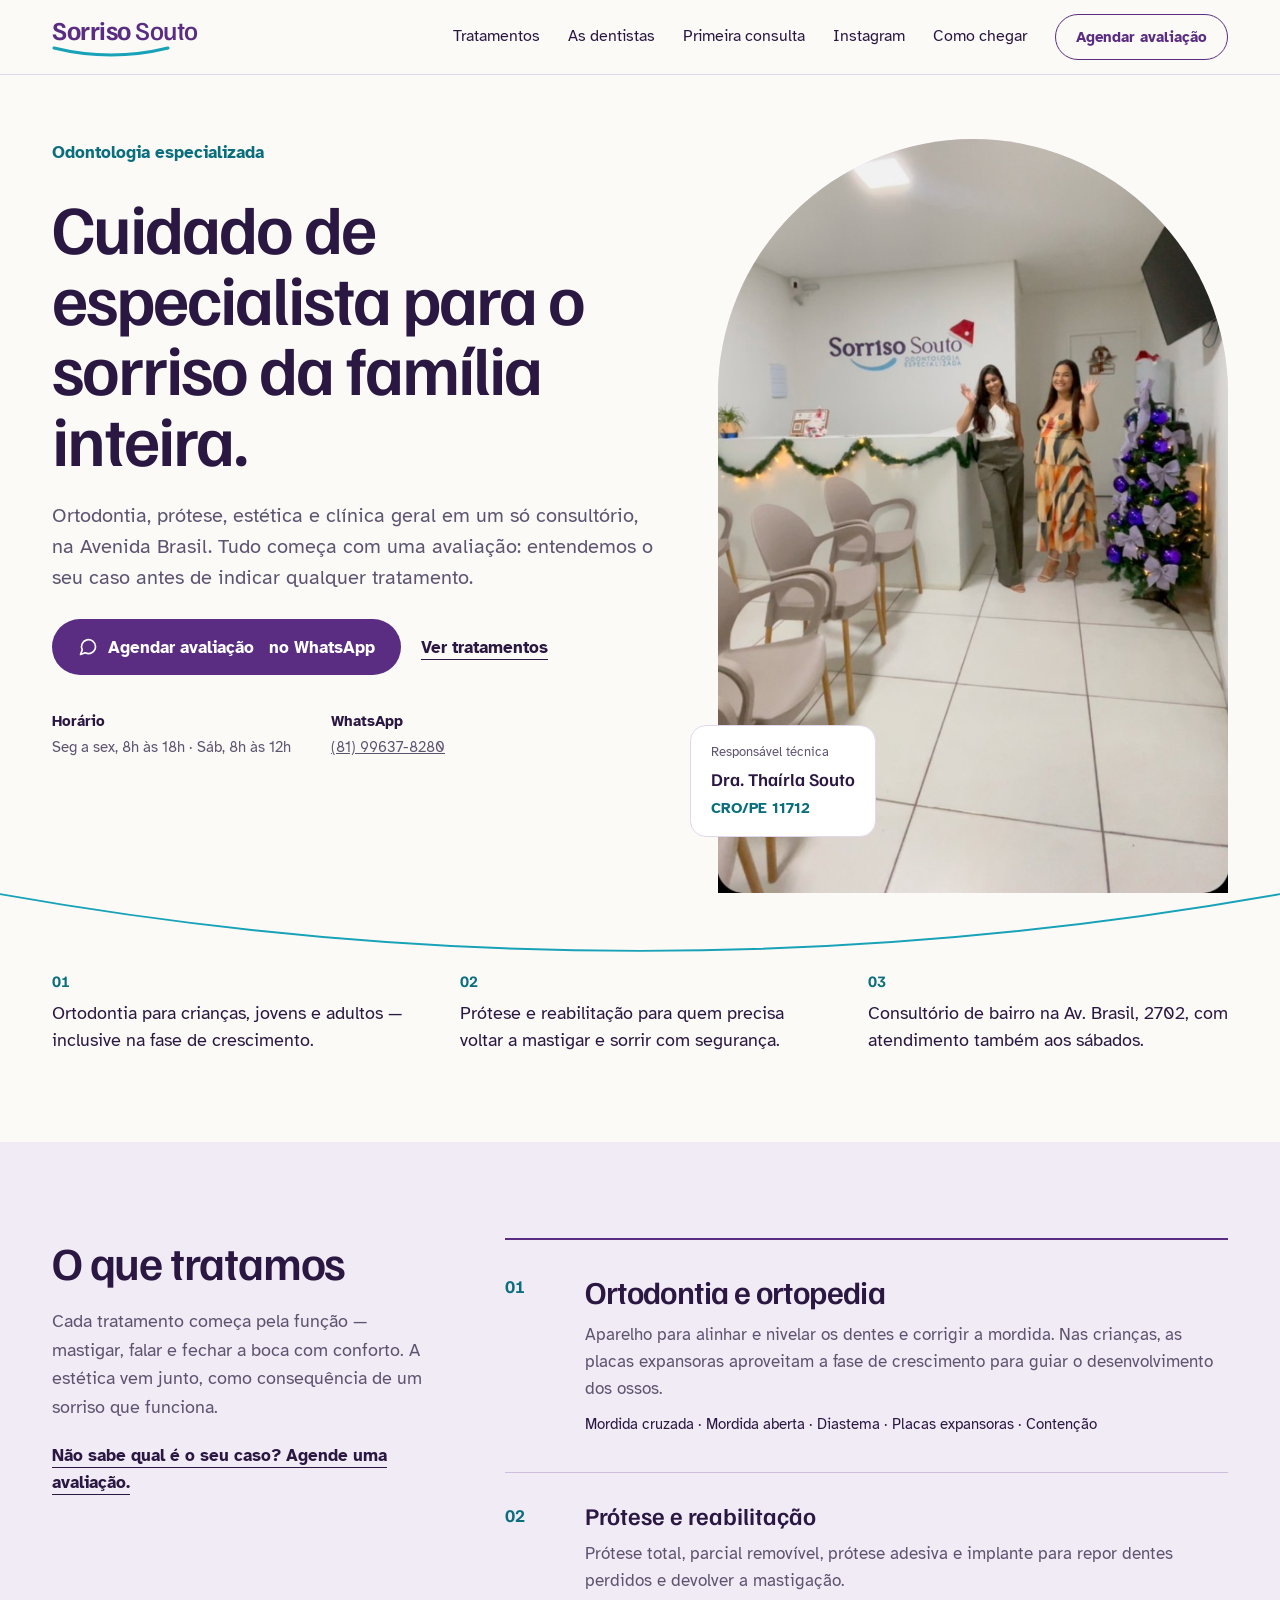
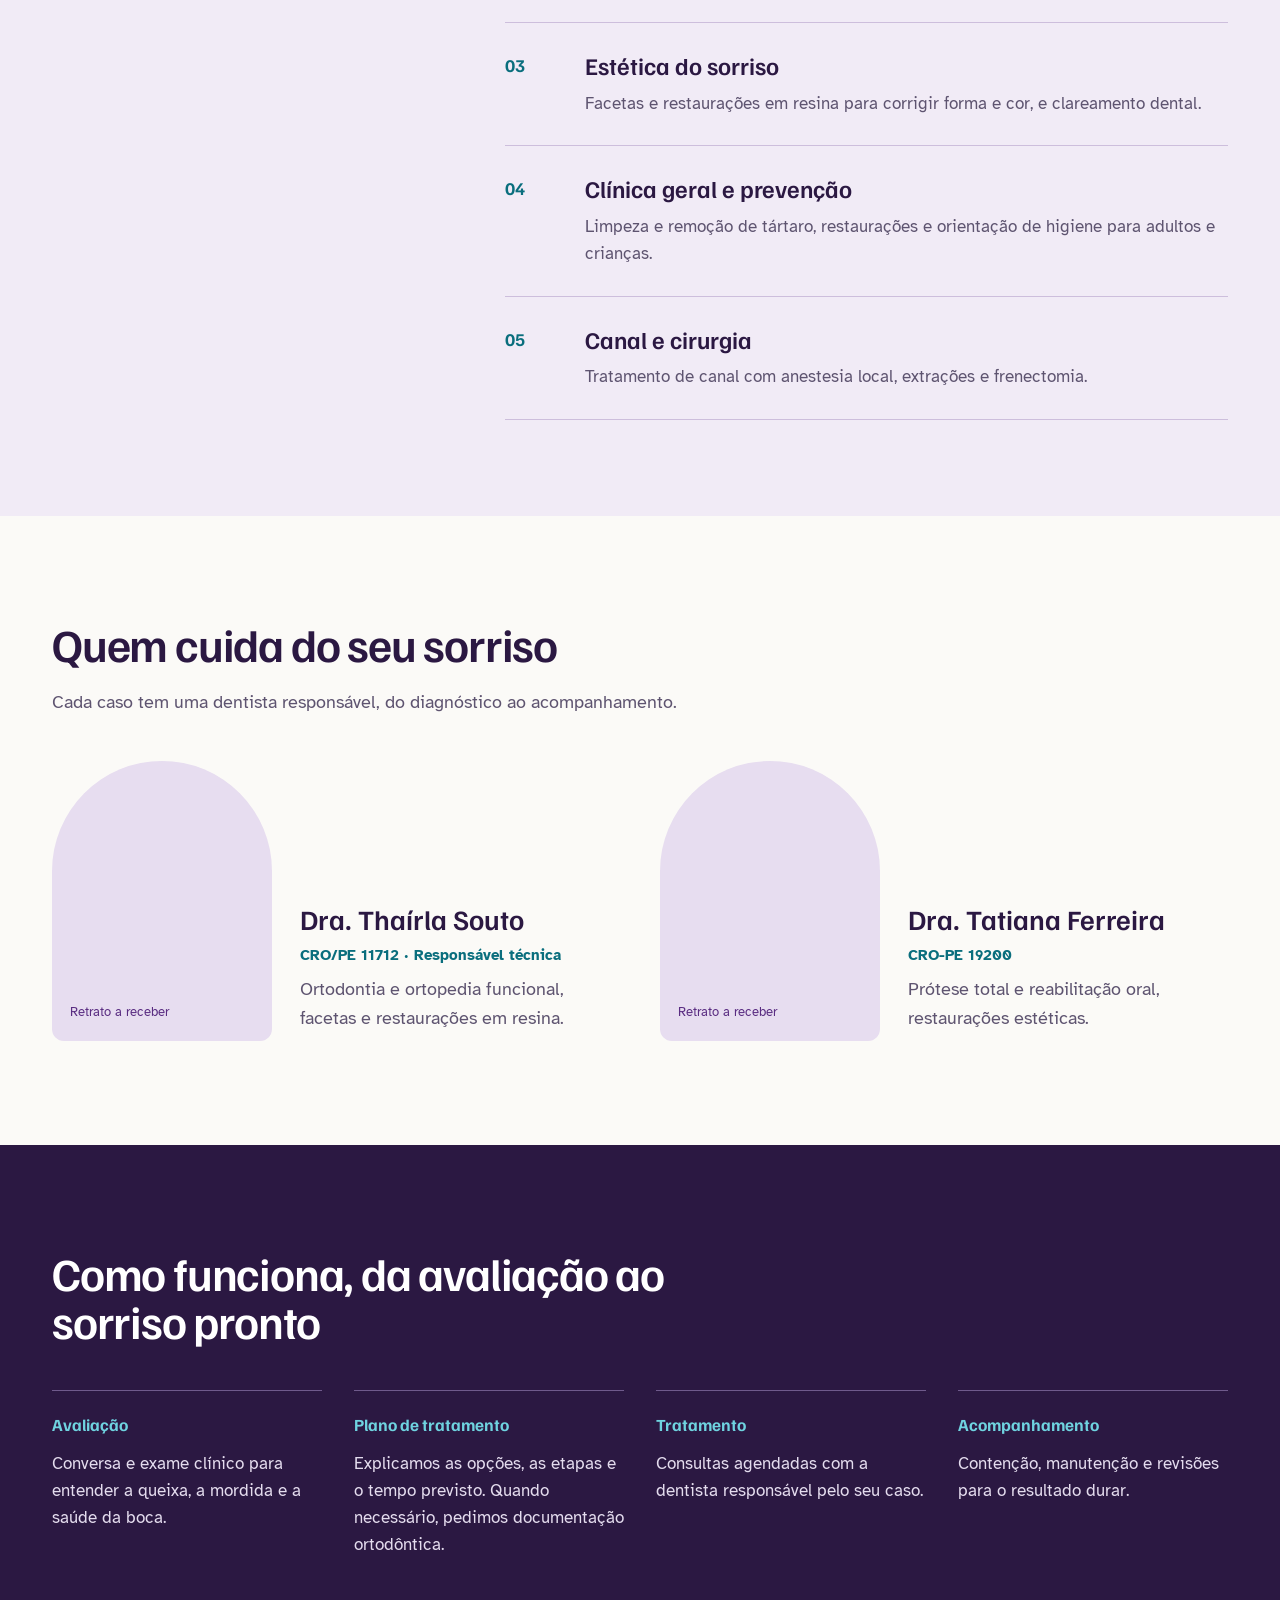
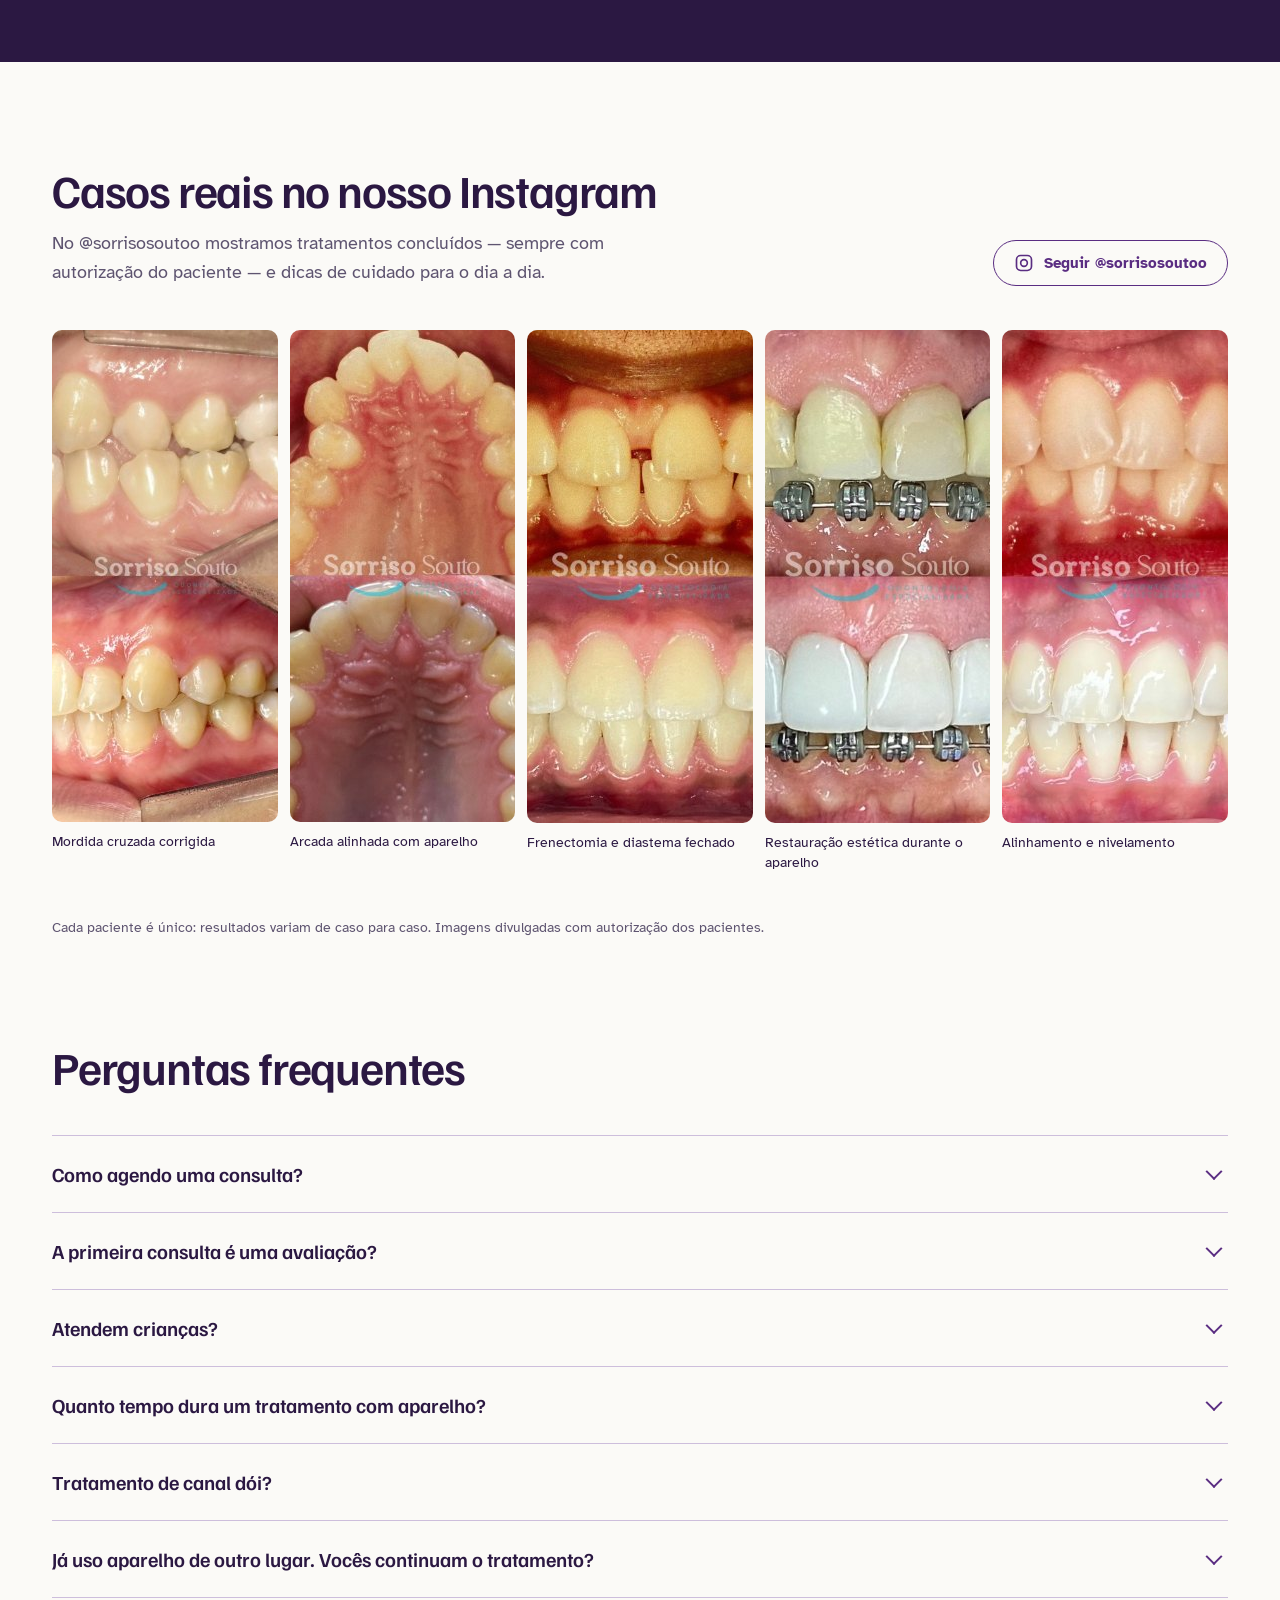
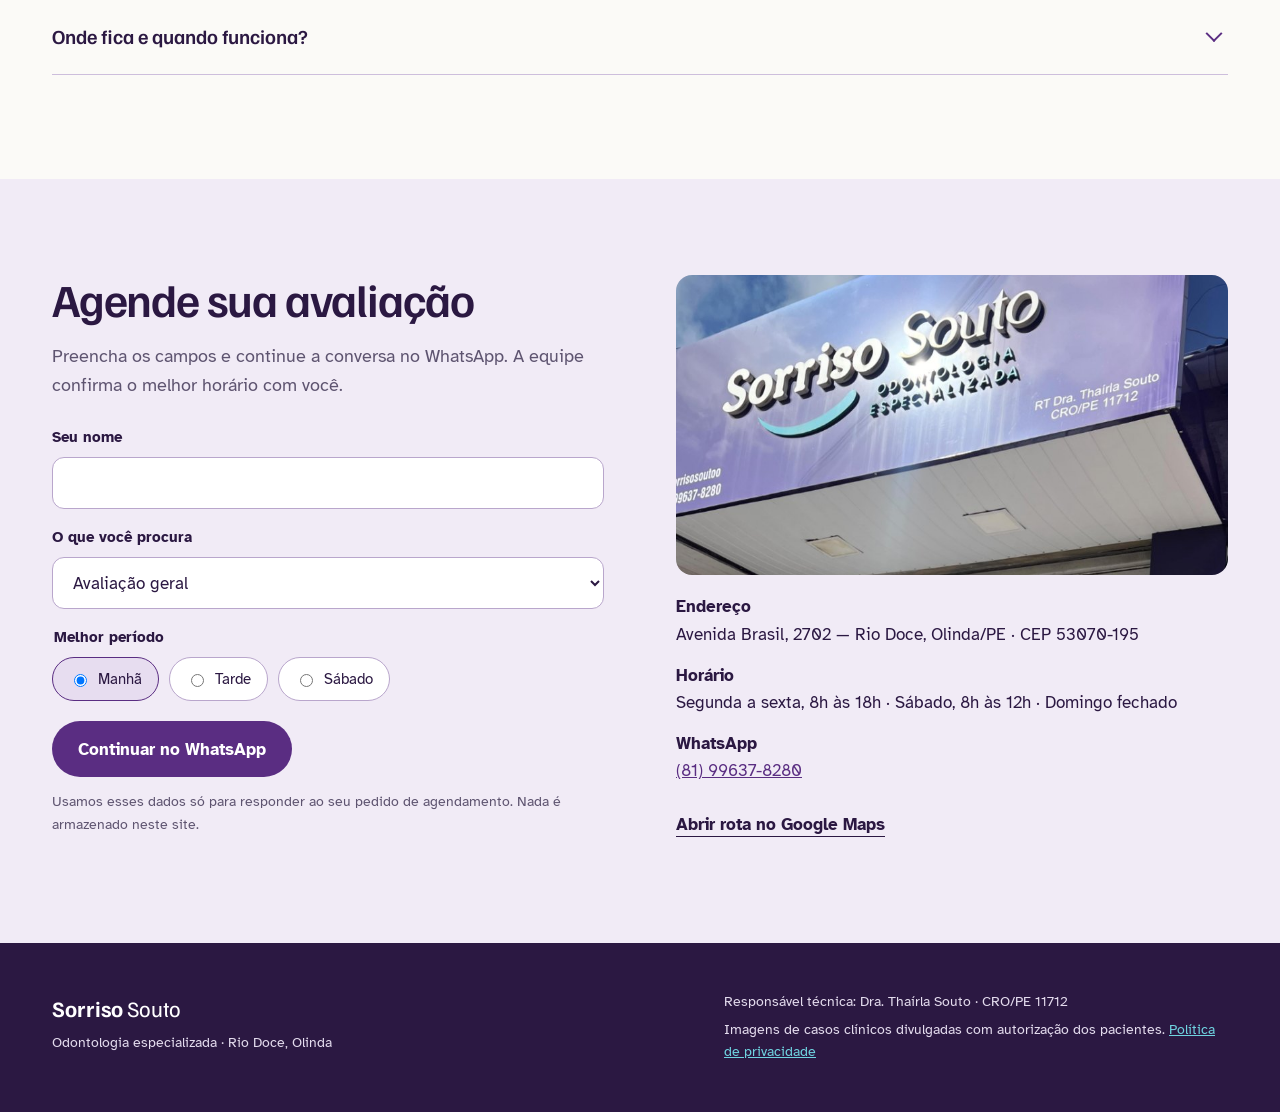
==== index.html @ aaf13786 "Add files via upload" ====
<!doctype html>
<html lang="pt-BR">
<head>
<meta charset="utf-8">
<meta name="viewport" content="width=device-width, initial-scale=1">
<title>Sorriso Souto | Dentista em Rio Doce, Olinda — Ortodontia e Prótese</title>
<meta name="description" content="Consultório odontológico na Av. Brasil, Rio Doce, Olinda. Ortodontia para crianças e adultos, prótese, estética e clínica geral. Agende sua avaliação pelo WhatsApp.">
<link rel="canonical" href="https://www.sorrisosouto.com.br/">
<meta name="theme-color" content="#5A2D82">

<meta property="og:type" content="website">
<meta property="og:locale" content="pt_BR">
<meta property="og:site_name" content="Sorriso Souto">
<meta property="og:title" content="Sorriso Souto | Odontologia especializada em Rio Doce, Olinda">
<meta property="og:description" content="Ortodontia, prótese, estética e clínica geral. Agende sua avaliação pelo WhatsApp.">
<meta property="og:url" content="https://www.sorrisosouto.com.br/">
<meta property="og:image" content="https://www.sorrisosouto.com.br/assets/img/fachada.jpg">

<link rel="icon" href="assets/img/favicon.svg" type="image/svg+xml">
<link rel="preconnect" href="https://fonts.googleapis.com">
<link rel="preconnect" href="https://fonts.gstatic.com" crossorigin>
<link href="https://fonts.googleapis.com/css2?family=Familjen+Grotesk:wght@500;600;700&family=Atkinson+Hyperlegible:wght@400;700&display=swap" rel="stylesheet">
<link rel="preload" as="image" href="assets/img/recepcao.jpg">
<link rel="stylesheet" href="assets/css/style.css">

<script type="application/ld+json">
{
  "@context": "https://schema.org",
  "@type": "Dentist",
  "name": "Sorriso Souto — Odontologia Especializada",
  "url": "https://www.sorrisosouto.com.br/",
  "image": "https://www.sorrisosouto.com.br/assets/img/fachada.jpg",
  "telephone": "+55-81-99637-8280",
  "address": {
    "@type": "PostalAddress",
    "streetAddress": "Avenida Brasil, 2702",
    "addressLocality": "Olinda",
    "addressRegion": "PE",
    "postalCode": "53070-195",
    "addressCountry": "BR"
  },
  "openingHoursSpecification": [
    {"@type": "OpeningHoursSpecification", "dayOfWeek": ["Monday","Tuesday","Wednesday","Thursday","Friday"], "opens": "08:00", "closes": "18:00"},
    {"@type": "OpeningHoursSpecification", "dayOfWeek": "Saturday", "opens": "08:00", "closes": "12:00"}
  ],
  "sameAs": ["https://www.instagram.com/sorrisosoutoo/"]
}
</script>
</head>
<body>
<a class="skip" href="#conteudo">Pular para o conteúdo</a>

<header class="site-header">
  <div class="wrap header-inner">
    <a href="#topo" class="logo" aria-label="Sorriso Souto, início">
      <span class="logo-text"><b>Sorriso</b> Souto</span>
      <svg class="logo-arc" viewBox="0 0 118 12" aria-hidden="true"><path d="M2 2 Q59 16 116 2"/></svg>
    </a>
    <button class="menu-toggle" type="button" aria-expanded="false" aria-controls="menu" aria-label="Abrir menu">
      <svg viewBox="0 0 24 24" aria-hidden="true"><path d="M4 8h16M4 16h16"/></svg>
    </button>
    <nav id="menu" class="nav" aria-label="Principal">
      <a href="#tratamentos">Tratamentos</a>
      <a href="#dentistas">As dentistas</a>
      <a href="#primeira-consulta">Primeira consulta</a>
      <a href="#instagram">Instagram</a>
      <a href="#contato">Como chegar</a>
      <a href="#agendar" class="btn btn-outline nav-cta">Agendar avaliação</a>
    </nav>
  </div>
</header>

<main id="conteudo">

<section id="topo" class="hero">
  <div class="wrap hero-inner">
    <div class="hero-text">
      <p class="kicker">Odontologia especializada</p>
      <h1>Cuidado de especialista para o sorriso da família inteira.</h1>
      <p class="lead">Ortodontia, prótese, estética e clínica geral em um só consultório, na Avenida Brasil. Tudo começa com uma avaliação: entendemos o seu caso antes de indicar qualquer tratamento.</p>
      <div class="actions">
        <a class="btn btn-primary js-wa" href="https://wa.me/5581996378280?text=Ol%C3%A1!%20Vim%20pelo%20site%20e%20gostaria%20de%20agendar%20uma%20avalia%C3%A7%C3%A3o." data-origem="hero">
          <svg viewBox="0 0 24 24" aria-hidden="true"><path d="M21 11.5a8.4 8.4 0 0 1-12.3 7.4L3 21l2.1-5.6A8.4 8.4 0 1 1 21 11.5z"/></svg>
          Agendar avaliação<span class="hide-sm">&nbsp;no WhatsApp</span>
        </a>
        <a class="link-strong" href="#tratamentos">Ver tratamentos</a>
      </div>
      <dl class="hero-info">
        <div><dt>Horário</dt><dd>Seg a sex, 8h às 18h · Sáb, 8h às 12h</dd></div>
        <div><dt>WhatsApp</dt><dd><a href="tel:+5581996378280">(81) 99637-8280</a></dd></div>
      </dl>
    </div>
    <div class="hero-media">
      <div class="arch">
        <img src="assets/img/recepcao.jpg" width="816" height="1206" alt="Equipe na recepção da Sorriso Souto, em Rio Doce" fetchpriority="high">
      </div>
      <div class="rt-card">
        <span class="muted-sm">Responsável técnica</span>
        <strong>Dra. Thaírla Souto</strong>
        <span class="cro">CRO/PE 11712</span>
      </div>
    </div>
  </div>
  <svg class="hero-arc" viewBox="0 0 1440 90" preserveAspectRatio="none" aria-hidden="true"><path d="M0 4 Q720 150 1440 4"/></svg>
</section>

<section class="facts wrap" aria-label="Em resumo">
  <div><span class="num">01</span><p>Ortodontia para crianças, jovens e adultos — inclusive na fase de crescimento.</p></div>
  <div><span class="num">02</span><p>Prótese e reabilitação para quem precisa voltar a mastigar e sorrir com segurança.</p></div>
  <div><span class="num">03</span><p>Consultório de bairro na Av. Brasil, 2702, com atendimento também aos sábados.</p></div>
</section>

<section id="tratamentos" class="band">
  <div class="wrap split">
    <div class="split-aside">
      <h2>O que tratamos</h2>
      <p class="muted">Cada tratamento começa pela função — mastigar, falar e fechar a boca com conforto. A estética vem junto, como consequência de um sorriso que funciona.</p>
      <a class="link-strong" href="#agendar">Não sabe qual é o seu caso? Agende uma avaliação.</a>
    </div>
    <ol class="treatments">
      <li class="featured">
        <span class="num">01</span>
        <div>
          <h3>Ortodontia e ortopedia</h3>
          <p>Aparelho para alinhar e nivelar os dentes e corrigir a mordida. Nas crianças, as placas expansoras aproveitam a fase de crescimento para guiar o desenvolvimento dos ossos.</p>
          <p class="tags">Mordida cruzada · Mordida aberta · Diastema · Placas expansoras · Contenção</p>
        </div>
      </li>
      <li><span class="num">02</span><div><h3>Prótese e reabilitação</h3><p>Prótese total, parcial removível, prótese adesiva e implante para repor dentes perdidos e devolver a mastigação.</p></div></li>
      <li><span class="num">03</span><div><h3>Estética do sorriso</h3><p>Facetas e restaurações em resina para corrigir forma e cor, e clareamento dental.</p></div></li>
      <li><span class="num">04</span><div><h3>Clínica geral e prevenção</h3><p>Limpeza e remoção de tártaro, restaurações e orientação de higiene para adultos e crianças.</p></div></li>
      <li><span class="num">05</span><div><h3>Canal e cirurgia</h3><p>Tratamento de canal com anestesia local, extrações e frenectomia.</p></div></li>
    </ol>
  </div>
</section>

<section id="dentistas" class="wrap section">
  <div class="section-head">
    <h2>Quem cuida do seu sorriso</h2>
    <p class="muted">Cada caso tem uma dentista responsável, do diagnóstico ao acompanhamento.</p>
  </div>
  <div class="team">
    <article class="person">
      <div class="portrait" role="img" aria-label="Retrato da Dra. Thaírla Souto (foto a receber)"><span>Retrato a receber</span></div>
      <div>
        <h3>Dra. Thaírla Souto</h3>
        <span class="cro">CRO/PE 11712 · Responsável técnica</span>
        <p class="muted">Ortodontia e ortopedia funcional, facetas e restaurações em resina.</p>
      </div>
    </article>
    <article class="person">
      <div class="portrait" role="img" aria-label="Retrato da Dra. Tatiana Ferreira (foto a receber)"><span>Retrato a receber</span></div>
      <div>
        <h3>Dra. Tatiana Ferreira</h3>
        <span class="cro">CRO-PE 19200</span>
        <p class="muted">Prótese total e reabilitação oral, restaurações estéticas.</p>
      </div>
    </article>
  </div>
</section>

<section id="primeira-consulta" class="dark">
  <div class="wrap section">
    <h2>Como funciona, da avaliação ao sorriso pronto</h2>
    <ol class="steps">
      <li><span>Avaliação</span><p>Conversa e exame clínico para entender a queixa, a mordida e a saúde da boca.</p></li>
      <li><span>Plano de tratamento</span><p>Explicamos as opções, as etapas e o tempo previsto. Quando necessário, pedimos documentação ortodôntica.</p></li>
      <li><span>Tratamento</span><p>Consultas agendadas com a dentista responsável pelo seu caso.</p></li>
      <li><span>Acompanhamento</span><p>Contenção, manutenção e revisões para o resultado durar.</p></li>
    </ol>
  </div>
</section>

<section id="instagram" class="wrap section">
  <div class="section-head">
    <div>
      <h2>Casos reais no nosso Instagram</h2>
      <p class="muted">No @sorrisosoutoo mostramos tratamentos concluídos — sempre com autorização do paciente — e dicas de cuidado para o dia a dia.</p>
    </div>
    <a class="btn btn-outline" href="https://www.instagram.com/sorrisosoutoo/" target="_blank" rel="noopener">
      <svg viewBox="0 0 24 24" aria-hidden="true"><rect x="3" y="3" width="18" height="18" rx="5"/><circle cx="12" cy="12" r="4"/></svg>
      Seguir @sorrisosoutoo
    </a>
  </div>
  <div class="insta-grid">
    <a href="https://www.instagram.com/sorrisosoutoo/" target="_blank" rel="noopener"><img src="assets/img/caso-mordida.jpg" loading="lazy" width="392" height="492" alt="Antes e depois: mordida cruzada corrigida"><span>Mordida cruzada corrigida</span></a>
    <a href="https://www.instagram.com/sorrisosoutoo/" target="_blank" rel="noopener"><img src="assets/img/caso-arcada.jpg" loading="lazy" width="392" height="492" alt="Antes e depois: arcada alinhada com aparelho"><span>Arcada alinhada com aparelho</span></a>
    <a href="https://www.instagram.com/sorrisosoutoo/" target="_blank" rel="noopener"><img src="assets/img/caso-diastema.jpg" loading="lazy" width="491" height="493" alt="Antes e depois: frenectomia e fechamento de diastema"><span>Frenectomia e diastema fechado</span></a>
    <a href="https://www.instagram.com/sorrisosoutoo/" target="_blank" rel="noopener"><img src="assets/img/caso-facetas.jpg" loading="lazy" width="491" height="493" alt="Antes e depois: restauração estética durante o aparelho"><span>Restauração estética durante o aparelho</span></a>
    <a href="https://www.instagram.com/sorrisosoutoo/" target="_blank" rel="noopener"><img src="assets/img/caso-alinhamento.jpg" loading="lazy" width="491" height="493" alt="Antes e depois: alinhamento e nivelamento"><span>Alinhamento e nivelamento</span></a>
  </div>
  <p class="note">Cada paciente é único: resultados variam de caso para caso. Imagens divulgadas com autorização dos pacientes.</p>
</section>

<section id="perguntas" class="wrap section faq-wrap">
  <h2>Perguntas frequentes</h2>
  <div class="faq">
    <details><summary>Como agendo uma consulta?</summary><p>Pelo WhatsApp (81) 99637-8280 ou pelo formulário desta página, que abre a conversa já com o seu pedido. A equipe confirma o horário com você.</p></details>
    <details><summary>A primeira consulta é uma avaliação?</summary><p>Sim. Antes de qualquer tratamento, a dentista examina e explica as opções para o seu caso.</p></details>
    <details><summary>Atendem crianças?</summary><p>Sim. Na fase de crescimento, a ortopedia com placas expansoras ajuda a guiar o desenvolvimento dos ossos e da mordida. Também orientamos a higiene dos pequenos.</p></details>
    <details><summary>Quanto tempo dura um tratamento com aparelho?</summary><p>Depende da mordida e da idade de cada paciente. O tempo previsto é apresentado no plano de tratamento, depois da avaliação.</p></details>
    <details><summary>Tratamento de canal dói?</summary><p>O procedimento é feito com anestesia local. Algum desconforto depois é possível e varia de pessoa para pessoa; a dentista orienta como aliviar.</p></details>
    <details><summary>Já uso aparelho de outro lugar. Vocês continuam o tratamento?</summary><p>Fazemos uma avaliação e, se necessário, pedimos nova documentação ortodôntica antes de seguir.</p></details>
    <details><summary>Onde fica e quando funciona?</summary><p>Avenida Brasil, 2702 — Rio Doce, Olinda. Segunda a sexta, 8h às 18h; sábado, 8h às 12h.</p></details>
  </div>
</section>

<section id="agendar" class="band">
  <div class="wrap split">
    <div class="split-half">
      <h2>Agende sua avaliação</h2>
      <p class="muted">Preencha os campos e continue a conversa no WhatsApp. A equipe confirma o melhor horário com você.</p>
      <form id="form-agendar" class="form" novalidate>
        <label for="f-nome">Seu nome</label>
        <input id="f-nome" name="nome" type="text" autocomplete="name" required aria-describedby="f-nome-erro">
        <p id="f-nome-erro" class="field-error" hidden>Diga como podemos te chamar.</p>

        <label for="f-tratamento">O que você procura</label>
        <select id="f-tratamento" name="tratamento">
          <option>Avaliação geral</option>
          <option>Aparelho / ortodontia</option>
          <option>Prótese ou implante</option>
          <option>Estética e clareamento</option>
          <option>Limpeza</option>
          <option>Dor ou urgência</option>
        </select>

        <fieldset>
          <legend>Melhor período</legend>
          <div class="pills">
            <label><input type="radio" name="periodo" value="manhã" checked> Manhã</label>
            <label><input type="radio" name="periodo" value="tarde"> Tarde</label>
            <label><input type="radio" name="periodo" value="sábado"> Sábado</label>
          </div>
        </fieldset>

        <button type="submit" class="btn btn-primary">Continuar no WhatsApp</button>
        <p class="note">Usamos esses dados só para responder ao seu pedido de agendamento. Nada é armazenado neste site.</p>
      </form>
    </div>
    <div id="contato" class="split-half">
      <img class="fachada" src="assets/img/fachada.jpg" loading="lazy" width="820" height="620" alt="Fachada da Sorriso Souto na Avenida Brasil, 2702">
      <address>
        <div><b>Endereço</b><br>Avenida Brasil, 2702 — Rio Doce, Olinda/PE · CEP 53070-195</div>
        <div><b>Horário</b><br>Segunda a sexta, 8h às 18h · Sábado, 8h às 12h · Domingo fechado</div>
        <div><b>WhatsApp</b><br><a class="js-wa" data-origem="contato" href="https://wa.me/5581996378280?text=Ol%C3%A1!%20Vim%20pelo%20site%20e%20gostaria%20de%20agendar%20uma%20avalia%C3%A7%C3%A3o.">(81) 99637-8280</a></div>
      </address>
      <a class="link-strong" href="https://www.google.com/maps/search/?api=1&amp;query=Avenida+Brasil+2702+Rio+Doce+Olinda+PE" target="_blank" rel="noopener">Abrir rota no Google Maps</a>
    </div>
  </div>
</section>

</main>

<footer class="site-footer">
  <div class="wrap footer-inner">
    <div>
      <span class="footer-logo"><b>Sorriso</b> Souto</span>
      <span>Odontologia especializada · Rio Doce, Olinda</span>
    </div>
    <div>
      <span>Responsável técnica: Dra. Thaírla Souto · CRO/PE 11712</span>
      <span>Imagens de casos clínicos divulgadas com autorização dos pacientes. <a href="privacidade.html">Política de privacidade</a></span>
    </div>
  </div>
</footer>

<div class="mobile-bar">
  <a class="btn btn-primary js-wa" data-origem="barra-mobile" href="https://wa.me/5581996378280?text=Ol%C3%A1!%20Vim%20pelo%20site%20e%20gostaria%20de%20agendar%20uma%20avalia%C3%A7%C3%A3o.">Agendar avaliação</a>
  <a class="call" href="tel:+5581996378280" aria-label="Ligar para a clínica">
    <svg viewBox="0 0 24 24" aria-hidden="true"><path d="M5 4h4l2 5-2.5 1.5a11 11 0 0 0 5 5L15 13l5 2v4a2 2 0 0 1-2 2A16 16 0 0 1 3 6a2 2 0 0 1 2-2"/></svg>
  </a>
</div>

<script src="assets/js/main.js" defer></script>
</body>
</html>
---- assets/css/style.css ----
/* Sorriso Souto — Direção A "O Arco" · N4 Web Studio */
:root{
  --tinta:#2B1842; --roxo:#5A2D82; --turquesa:#17A2B8; --turquesa-texto:#0A6E7D;
  --lilas:#F1EBF6; --lilas-2:#E7DDF0; --papel:#FBFAF7; --linha:#E2D8EB; --linha-2:#CDBEDC;
  --muted:#5E5470; --turquesa-claro:#6FD3E0;
  --display:'Familjen Grotesk',system-ui,sans-serif;
  --texto:'Atkinson Hyperlegible',system-ui,sans-serif;
  --wrap:1240px; --gutter:32px;
}
*,*::before,*::after{box-sizing:border-box}
html{scroll-behavior:smooth;scroll-padding-top:84px;-webkit-text-size-adjust:100%}
body{margin:0;background:var(--papel);color:var(--tinta);font-family:var(--texto);font-size:17px;line-height:1.6}
img{max-width:100%;display:block}
a{color:var(--roxo)} a:hover{color:var(--tinta)}
h1,h2,h3{font-family:var(--display);font-weight:600;margin:0;color:var(--tinta)}
h2{font-size:clamp(32px,3.6vw,48px);line-height:1.05;letter-spacing:-1.2px}
h3{font-size:24px;line-height:1.2}
p{margin:0}
:focus-visible{outline:3px solid var(--turquesa);outline-offset:3px;border-radius:4px}
.skip{position:absolute;left:-9999px;top:8px;background:var(--roxo);color:#fff;padding:10px 16px;border-radius:8px;z-index:100}
.skip:focus{left:8px}
.wrap{max-width:var(--wrap);margin:0 auto;padding-left:var(--gutter);padding-right:var(--gutter)}
.section{padding-top:104px;padding-bottom:104px;display:flex;flex-direction:column;gap:44px}
.muted{color:var(--muted);font-size:18px}
.muted-sm{font-size:13px;color:var(--muted)}
.note{font-size:14px;color:var(--muted)}
.cro{font-size:15px;font-weight:700;color:var(--turquesa-texto)}
.num{font-family:var(--display);font-weight:700;font-size:16px;color:var(--turquesa-texto)}

/* Botões */
.btn{display:inline-flex;align-items:center;justify-content:center;gap:10px;min-height:52px;padding:0 26px;border-radius:999px;font:inherit;font-weight:700;font-size:16px;text-decoration:none;cursor:pointer;border:0;transition:background-color .2s,color .2s}
.btn svg{width:20px;height:20px;fill:none;stroke:currentColor;stroke-width:2;stroke-linecap:round;stroke-linejoin:round}
.btn-primary{background:var(--roxo);color:#fff}
.btn-primary:hover{background:var(--tinta);color:#fff}
.btn-outline{border:1.5px solid var(--roxo);color:var(--roxo);background:transparent;min-height:46px;padding:0 20px;font-size:15px}
.btn-outline:hover{background:var(--roxo);color:#fff}
.link-strong{font-weight:700;color:var(--tinta);text-underline-offset:6px;display:inline-flex;align-items:center;min-height:44px}

/* Header */
.site-header{position:sticky;top:0;z-index:50;background:rgba(251,250,247,.96);border-bottom:1px solid var(--linha);backdrop-filter:saturate(1.2) blur(6px)}
.header-inner{display:flex;align-items:center;justify-content:space-between;gap:16px;padding-top:14px;padding-bottom:14px}
.logo{text-decoration:none;color:var(--roxo);display:flex;flex-direction:column}
.logo-text{font-family:var(--display);font-size:26px;line-height:1;letter-spacing:-.5px;font-weight:500}
.logo-text b{font-weight:700}
.logo-arc{width:118px;height:12px;margin-top:3px}
.logo-arc path,.hero-arc path{fill:none;stroke:var(--turquesa);stroke-width:3;stroke-linecap:round}
.nav{display:flex;align-items:center;gap:28px}
.nav a:not(.btn){color:var(--tinta);text-decoration:none;font-size:16px}
.nav a:not(.btn):hover{color:var(--roxo);text-decoration:underline;text-underline-offset:6px}
.menu-toggle{display:none;width:44px;height:44px;border-radius:999px;border:1.5px solid var(--linha);background:#fff;align-items:center;justify-content:center;color:var(--tinta);cursor:pointer}
.menu-toggle svg{width:20px;height:20px;fill:none;stroke:currentColor;stroke-width:2;stroke-linecap:round}

/* Hero */
.hero{overflow:hidden}
.hero-inner{display:flex;flex-wrap:wrap;gap:56px;padding-top:64px}
.hero-text{flex:1 1 520px;min-width:0;display:flex;flex-direction:column;gap:26px;padding-bottom:64px}
.kicker{font-size:17px;font-weight:700;color:var(--turquesa-texto)}
.hero h1{font-size:clamp(40px,5.4vw,72px);line-height:1.02;letter-spacing:-2px}
.lead{font-size:20px;line-height:1.55;color:var(--muted);max-width:34em}
.actions{display:flex;flex-wrap:wrap;gap:14px 20px;align-items:center}
.actions .btn{min-height:56px;font-size:17px}
.hero-info{margin:8px 0 0;display:flex;flex-wrap:wrap;gap:12px 40px;font-size:15px;color:var(--muted)}
.hero-info dt{font-weight:700;color:var(--tinta)} .hero-info dd{margin:2px 0 0}
.hero-info a{color:inherit}
.hero-media{flex:1 1 420px;min-width:0;position:relative;display:flex;min-height:560px}
.arch{flex:1;border-radius:280px 280px 0 0;overflow:hidden;background:var(--lilas-2)}
.arch img{width:100%;height:100%;object-fit:cover;object-position:50% 30%}
.rt-card{position:absolute;left:-28px;bottom:56px;background:#fff;border:1px solid var(--linha);border-radius:16px;padding:16px 20px;display:flex;flex-direction:column;gap:2px;max-width:240px}
.rt-card strong{font-family:var(--display);font-weight:600;font-size:18px}
.hero-arc{display:block;width:100%;height:70px;margin-top:-2px}
.hero-arc path{stroke-width:2.5}

/* Fatos */
.facts{display:flex;flex-wrap:wrap;gap:24px 48px;padding-top:8px;padding-bottom:88px}
.facts>div{flex:1 1 260px;display:flex;flex-direction:column;gap:6px}
.facts p{font-size:18px;line-height:1.5}

/* Faixas */
.band{background:var(--lilas)}
.split{display:flex;flex-wrap:wrap;gap:48px 72px;padding-top:96px;padding-bottom:96px}
.split-aside{flex:1 1 320px;min-width:0;display:flex;flex-direction:column;gap:20px}
.split-half{flex:1 1 420px;min-width:0;display:flex;flex-direction:column;gap:18px}

/* Tratamentos */
.treatments{flex:2 1 600px;min-width:0;list-style:none;margin:0;padding:0}
.treatments li{display:flex;flex-wrap:wrap;gap:10px 32px;padding:28px 0;border-top:1px solid var(--linha-2)}
.treatments li:last-child{border-bottom:1px solid var(--linha-2)}
.treatments li .num{flex:0 0 48px;font-size:18px}
.treatments li>div{flex:1 1 400px;min-width:0;display:flex;flex-direction:column;gap:10px}
.treatments p{color:var(--muted)}
.treatments .featured{border-top:2px solid var(--roxo);padding:32px 0 36px}
.treatments .featured h3{font-size:32px;letter-spacing:-.6px}
.treatments .tags{color:var(--tinta);font-size:15px}

/* Equipe */
.section-head{display:flex;flex-wrap:wrap;justify-content:space-between;align-items:flex-end;gap:20px 48px}
.section-head>p,.section-head>div{max-width:36em;display:flex;flex-direction:column;gap:14px}
.team{display:flex;flex-wrap:wrap;gap:40px}
.person{flex:1 1 460px;min-width:0;display:flex;flex-wrap:wrap;gap:28px;align-items:flex-end}
.person>div:last-child{flex:1 1 200px;display:flex;flex-direction:column;gap:8px;padding-bottom:8px}
.person h3{font-size:28px}
.portrait{flex:0 0 220px;height:280px;border-radius:110px 110px 12px 12px;background:var(--lilas-2);display:flex;align-items:flex-end;padding:18px;color:var(--roxo);font-size:13px}

/* Primeira consulta */
.dark{background:var(--tinta);color:#fff}
.dark h2{color:#fff;max-width:14em}
.steps{list-style:none;margin:0;padding:0;display:flex;flex-wrap:wrap;gap:32px}
.steps li{flex:1 1 220px;min-width:0;border-top:1px solid #6F5A8C;padding-top:20px;display:flex;flex-direction:column;gap:12px}
.steps span{font-family:var(--display);font-weight:700;color:var(--turquesa-claro)}
.steps p{color:#E4DCEE}

/* Instagram */
.insta-grid{display:grid;grid-template-columns:repeat(5,minmax(0,1fr));gap:12px}
.insta-grid a{display:flex;flex-direction:column;gap:10px;text-decoration:none;color:var(--tinta);font-size:14px;line-height:1.4}
.insta-grid img{width:100%;aspect-ratio:4/5;object-fit:cover;border-radius:10px;background:var(--lilas-2);transition:opacity .2s}
.insta-grid a:hover img{opacity:.88}

/* FAQ */
.faq-wrap{padding-top:0}
.faq{border-top:1px solid var(--linha-2)}
.faq details{border-bottom:1px solid var(--linha-2)}
.faq summary{list-style:none;cursor:pointer;padding:22px 44px 22px 0;font-family:var(--display);font-weight:600;font-size:20px;position:relative}
.faq summary::-webkit-details-marker{display:none}
.faq summary::after{content:"";position:absolute;right:8px;top:50%;width:12px;height:12px;border-right:2px solid var(--roxo);border-bottom:2px solid var(--roxo);transform:translateY(-70%) rotate(45deg);transition:transform .2s}
.faq details[open] summary::after{transform:translateY(-30%) rotate(-135deg)}
.faq details p{padding:0 0 24px;color:var(--muted);max-width:46em}

/* Formulário */
.form{display:flex;flex-direction:column;gap:8px;margin-top:8px}
.form label{font-weight:700;font-size:15px}
.form input[type=text],.form select{min-height:52px;border:1.5px solid #B9A6CC;border-radius:12px;padding:0 16px;font:inherit;background:#fff;color:var(--tinta);margin-bottom:8px}
.form input[aria-invalid=true]{border-color:#B3261E}
.field-error{color:#B3261E;font-size:14px;margin:-4px 0 8px}
.form fieldset{border:0;margin:0 0 12px;padding:0}
.form legend{font-weight:700;font-size:15px;margin-bottom:8px}
.pills{display:flex;flex-wrap:wrap;gap:10px}
.pills label{display:inline-flex;align-items:center;gap:8px;min-height:44px;padding:0 16px;border-radius:999px;border:1.5px solid #B9A6CC;background:#fff;font-weight:400;cursor:pointer}
.pills label:has(input:checked){border-color:var(--roxo);background:var(--lilas-2)}
.form .btn{align-self:flex-start;min-height:56px;font-size:17px;margin-bottom:6px}
.fachada{width:100%;height:300px;object-fit:cover;object-position:50% 35%;border-radius:16px}
address{font-style:normal;display:flex;flex-direction:column;gap:14px}

/* Rodapé */
.site-footer{background:var(--tinta);color:#E4DCEE;font-size:14px}
.footer-inner{display:flex;flex-wrap:wrap;justify-content:space-between;gap:24px;padding-top:48px;padding-bottom:48px}
.footer-inner>div{display:flex;flex-direction:column;gap:6px;max-width:36em}
.footer-logo{font-family:var(--display);font-size:22px;color:#fff}
.site-footer a{color:var(--turquesa-claro)}

/* Barra fixa mobile */
.mobile-bar{display:none}

/* Responsivo */
@media (max-width:980px){
  .insta-grid{grid-template-columns:repeat(3,minmax(0,1fr))}
}
@media (max-width:860px){
  :root{--gutter:20px}
  .menu-toggle{display:inline-flex}
  .nav{display:none;position:absolute;left:0;right:0;top:100%;background:var(--papel);border-bottom:1px solid var(--linha);flex-direction:column;align-items:stretch;gap:0;padding:8px var(--gutter) 20px}
  .nav.is-open{display:flex}
  .nav a:not(.btn){padding:14px 0;border-bottom:1px solid var(--linha);font-size:17px}
  .nav-cta{margin-top:16px}
  .hero-inner{padding-top:28px;gap:28px}
  .hero-text{padding-bottom:0;gap:18px}
  .hero h1{letter-spacing:-1.2px}
  .lead{font-size:18px}
  .hero-media{min-height:380px}
  .arch{border-radius:200px 200px 0 0}
  .rt-card{left:12px;bottom:20px}
  .section{padding-top:72px;padding-bottom:72px;gap:32px}
  .split{padding-top:72px;padding-bottom:72px}
  .treatments .featured h3{font-size:26px}
  .portrait{flex-basis:160px;height:200px}
  .mobile-bar{display:flex;position:fixed;left:0;right:0;bottom:0;z-index:60;gap:10px;padding:12px 16px calc(12px + env(safe-area-inset-bottom));background:#fff;border-top:1px solid var(--linha)}
  .mobile-bar .btn{flex:1;min-height:54px}
  .mobile-bar .call{width:54px;height:54px;border-radius:999px;border:1.5px solid var(--roxo);color:var(--roxo);display:flex;align-items:center;justify-content:center}
  .mobile-bar .call svg{width:20px;height:20px;fill:none;stroke:currentColor;stroke-width:2;stroke-linecap:round;stroke-linejoin:round}
  body{padding-bottom:84px}
}
@media (max-width:560px){
  .hide-sm{display:none}
  .insta-grid{grid-template-columns:repeat(2,minmax(0,1fr))}
  .hero-info{gap:12px 24px}
}

/* Movimento: só o arco se desenha uma vez */
@media (prefers-reduced-motion:no-preference){
  .hero-arc path{stroke-dasharray:1600;stroke-dashoffset:1600;animation:arco 1.4s .3s ease-out forwards}
  @keyframes arco{to{stroke-dashoffset:0}}
}
@media (prefers-reduced-motion:reduce){
  html{scroll-behavior:auto}
  *{transition:none!important;animation:none!important}
}
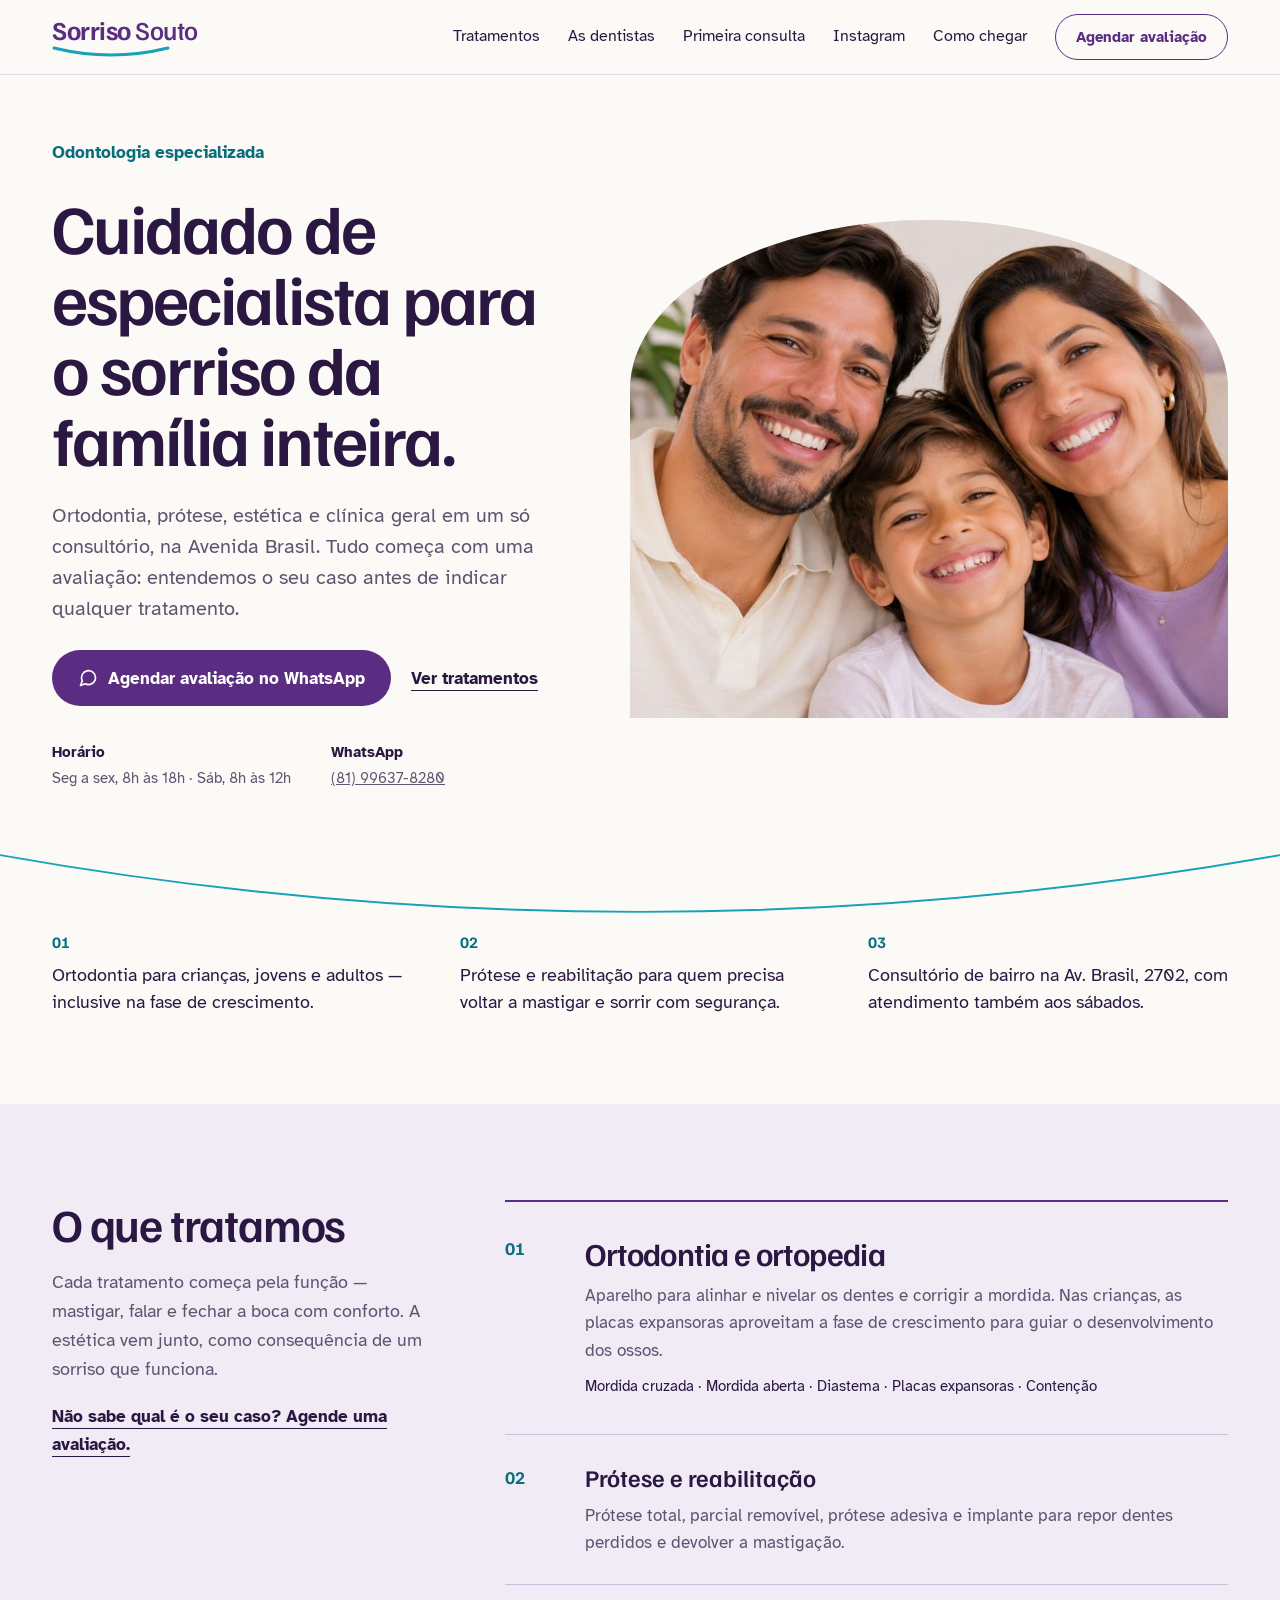
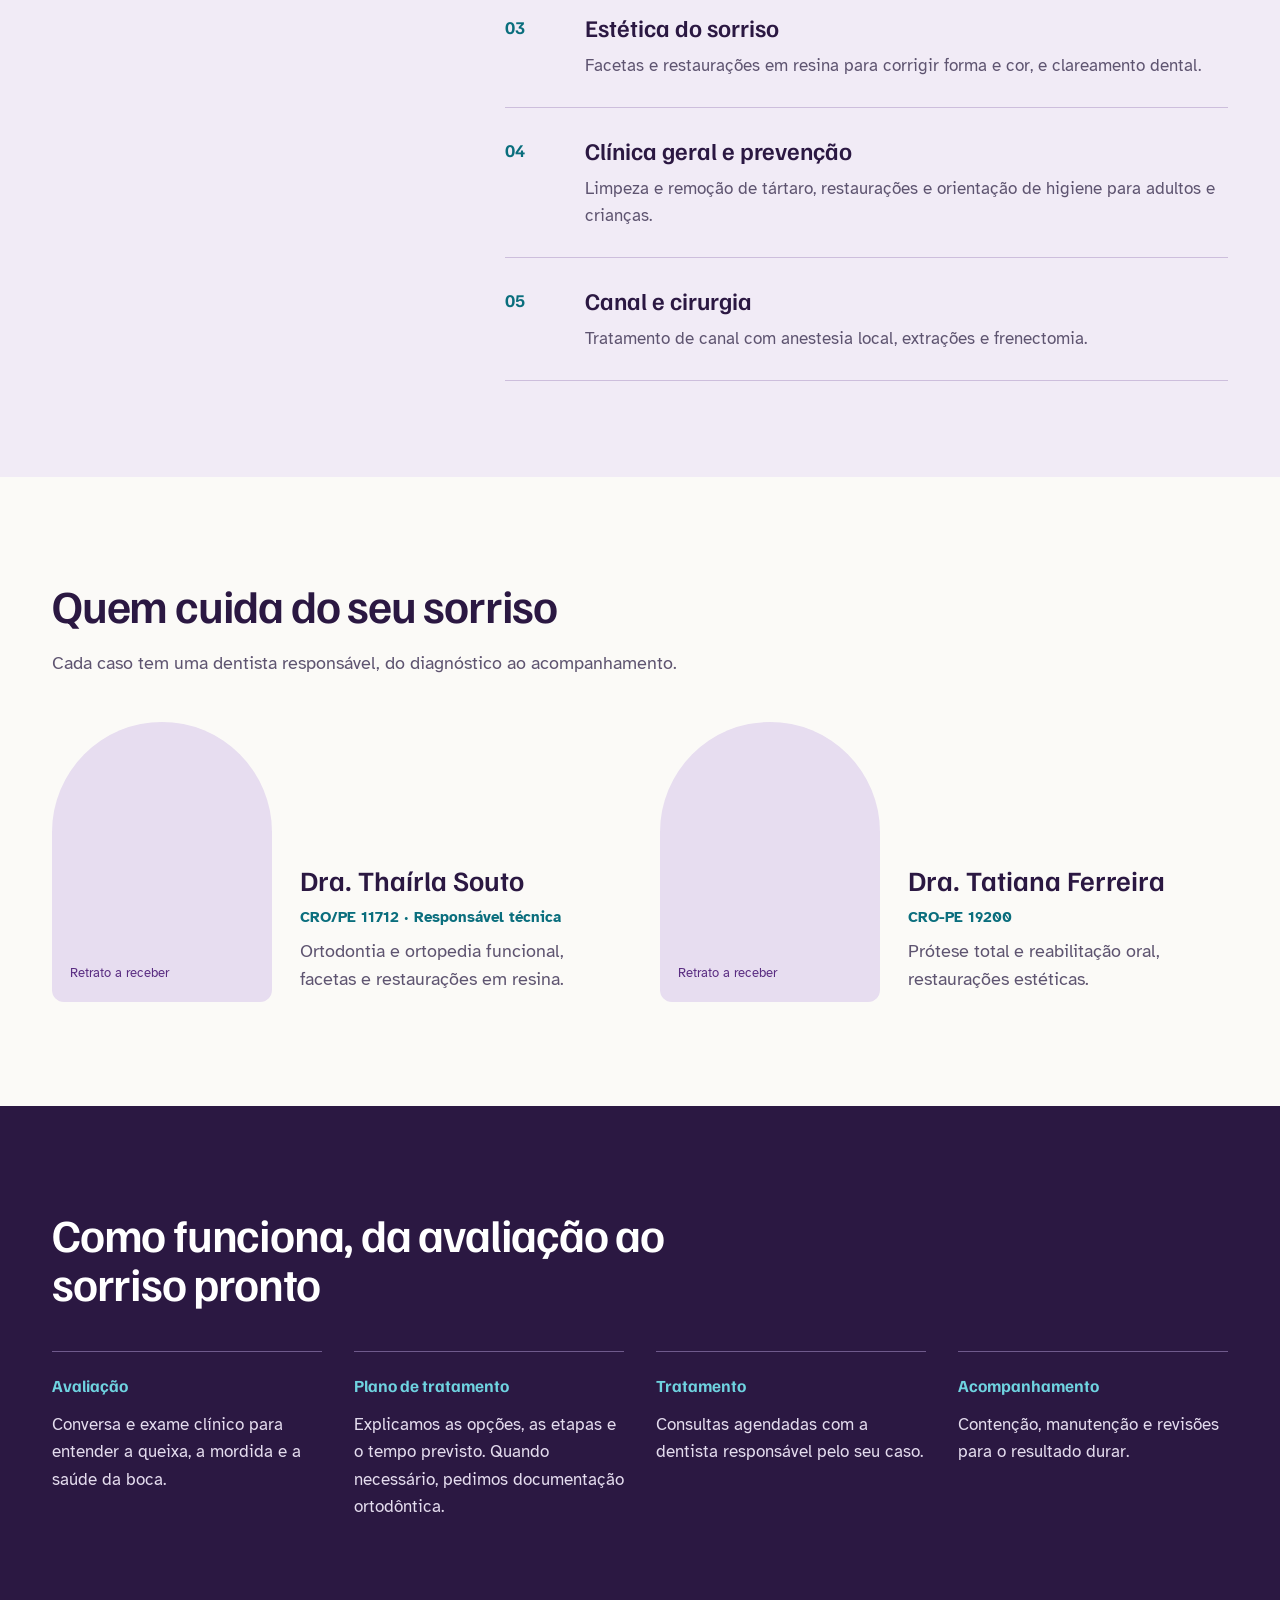
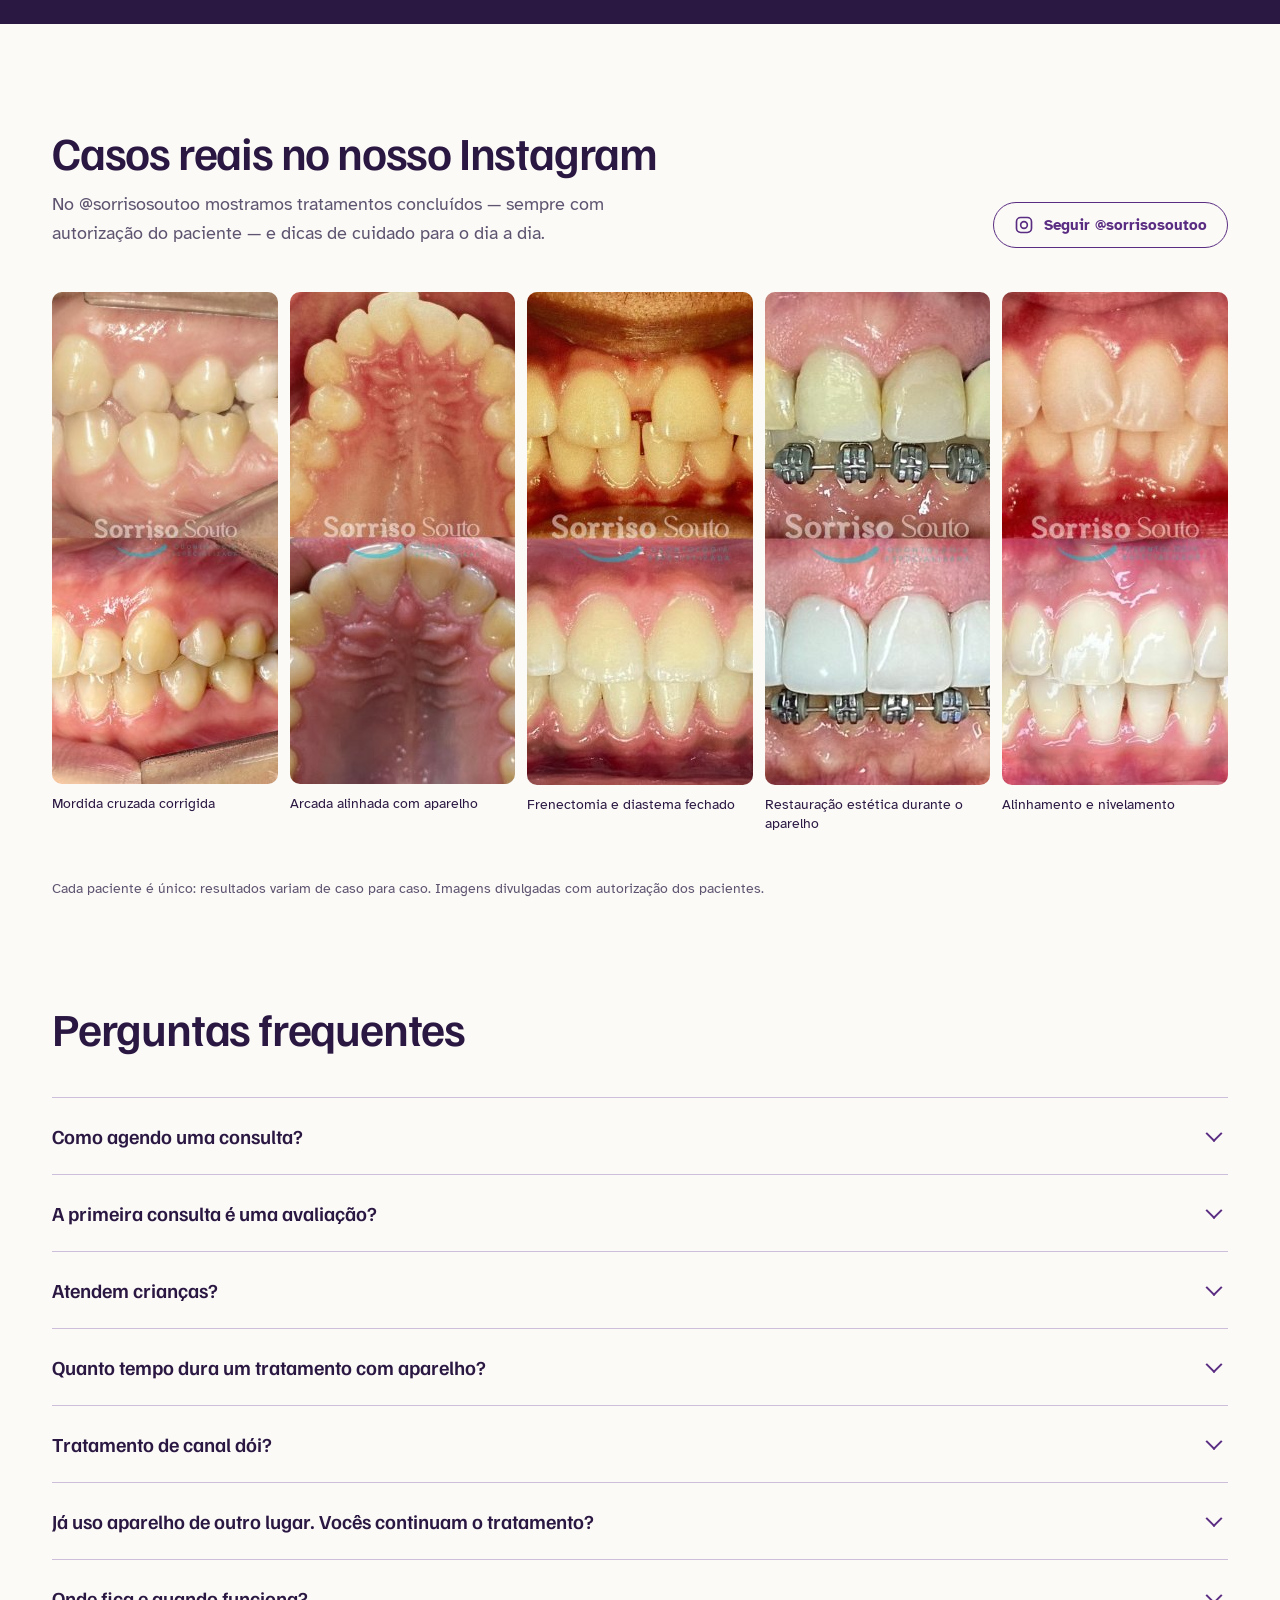
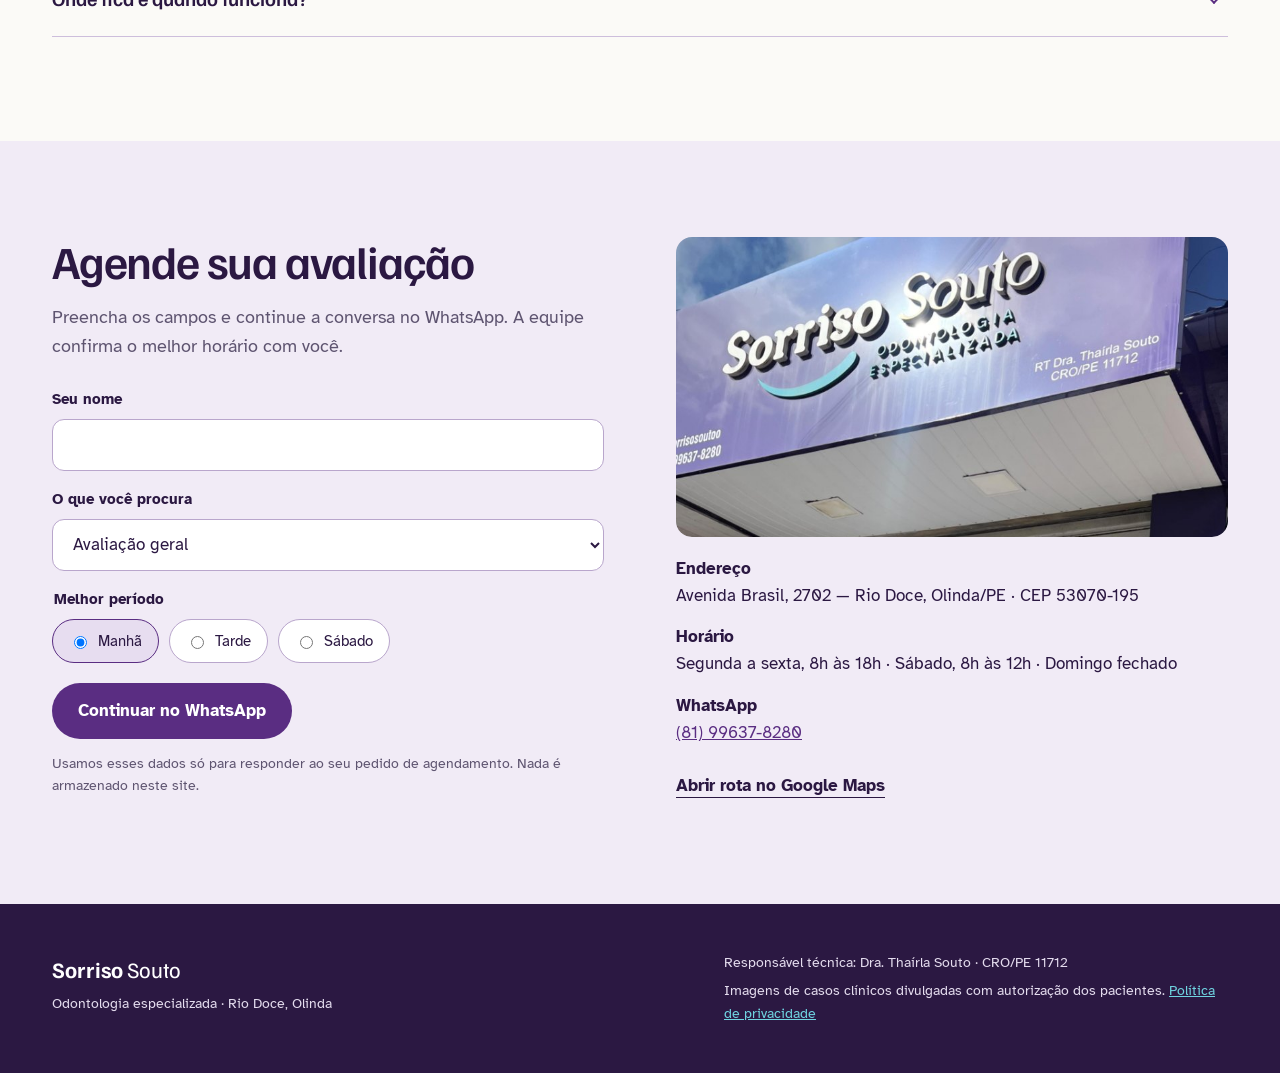
==== commit b4a5c8d4: "Add files via upload" ====
--- a/index.html
+++ b/index.html
@@ -20,7 +20,7 @@
 <link rel="preconnect" href="https://fonts.googleapis.com">
 <link rel="preconnect" href="https://fonts.gstatic.com" crossorigin>
 <link href="https://fonts.googleapis.com/css2?family=Familjen+Grotesk:wght@500;600;700&family=Atkinson+Hyperlegible:wght@400;700&display=swap" rel="stylesheet">
-<link rel="preload" as="image" href="assets/img/recepcao.jpg">
+<link rel="preload" as="image" href="assets/img/hero-familia.jpg" imagesrcset="assets/img/hero-familia-900.jpg 900w, assets/img/hero-familia.jpg 1536w" imagesizes="(max-width: 860px) 100vw, 640px">
 <link rel="stylesheet" href="assets/css/style.css">
 
 <script type="application/ld+json">
@@ -81,7 +81,7 @@
       <div class="actions">
         <a class="btn btn-primary js-wa" href="https://wa.me/5581996378280?text=Ol%C3%A1!%20Vim%20pelo%20site%20e%20gostaria%20de%20agendar%20uma%20avalia%C3%A7%C3%A3o." data-origem="hero">
           <svg viewBox="0 0 24 24" aria-hidden="true"><path d="M21 11.5a8.4 8.4 0 0 1-12.3 7.4L3 21l2.1-5.6A8.4 8.4 0 1 1 21 11.5z"/></svg>
-          Agendar avaliação<span class="hide-sm">&nbsp;no WhatsApp</span>
+          <span>Agendar avaliação<span class="hide-sm"> no WhatsApp</span></span>
         </a>
         <a class="link-strong" href="#tratamentos">Ver tratamentos</a>
       </div>
@@ -92,12 +92,7 @@
     </div>
     <div class="hero-media">
       <div class="arch">
-        <img src="assets/img/recepcao.jpg" width="816" height="1206" alt="Equipe na recepção da Sorriso Souto, em Rio Doce" fetchpriority="high">
-      </div>
-      <div class="rt-card">
-        <span class="muted-sm">Responsável técnica</span>
-        <strong>Dra. Thaírla Souto</strong>
-        <span class="cro">CRO/PE 11712</span>
+        <img src="assets/img/hero-familia.jpg" srcset="assets/img/hero-familia-900.jpg 900w, assets/img/hero-familia.jpg 1536w" sizes="(max-width: 860px) 100vw, 640px" width="1536" height="1024" alt="Pai, mãe e filho sorrindo juntos" fetchpriority="high">
       </div>
     </div>
   </div>
--- a/assets/css/style.css
+++ b/assets/css/style.css
@@ -53,7 +53,7 @@
 /* Hero */
 .hero{overflow:hidden}
 .hero-inner{display:flex;flex-wrap:wrap;gap:56px;padding-top:64px}
-.hero-text{flex:1 1 520px;min-width:0;display:flex;flex-direction:column;gap:26px;padding-bottom:64px}
+.hero-text{flex:1 1 460px;min-width:0;display:flex;flex-direction:column;gap:26px;padding-bottom:64px}
 .kicker{font-size:17px;font-weight:700;color:var(--turquesa-texto)}
 .hero h1{font-size:clamp(40px,5.4vw,72px);line-height:1.02;letter-spacing:-2px}
 .lead{font-size:20px;line-height:1.55;color:var(--muted);max-width:34em}
@@ -62,9 +62,9 @@
 .hero-info{margin:8px 0 0;display:flex;flex-wrap:wrap;gap:12px 40px;font-size:15px;color:var(--muted)}
 .hero-info dt{font-weight:700;color:var(--tinta)} .hero-info dd{margin:2px 0 0}
 .hero-info a{color:inherit}
-.hero-media{flex:1 1 420px;min-width:0;position:relative;display:flex;min-height:560px}
-.arch{flex:1;border-radius:280px 280px 0 0;overflow:hidden;background:var(--lilas-2)}
-.arch img{width:100%;height:100%;object-fit:cover;object-position:50% 30%}
+.hero-media{flex:1.25 1 520px;min-width:0;position:relative;display:flex;align-self:center;margin-bottom:56px}
+.arch{flex:1;aspect-ratio:6/5;border-radius:50% 50% 0 0 / 34% 34% 0 0;overflow:hidden;background:var(--lilas-2)}
+.arch img{width:100%;height:100%;object-fit:cover;object-position:50% 40%}
 .rt-card{position:absolute;left:-28px;bottom:56px;background:#fff;border:1px solid var(--linha);border-radius:16px;padding:16px 20px;display:flex;flex-direction:column;gap:2px;max-width:240px}
 .rt-card strong{font-family:var(--display);font-weight:600;font-size:18px}
 .hero-arc{display:block;width:100%;height:70px;margin-top:-2px}
@@ -165,9 +165,10 @@
   .hero-text{padding-bottom:0;gap:18px}
   .hero h1{letter-spacing:-1.2px}
   .lead{font-size:18px}
-  .hero-media{min-height:380px}
-  .arch{border-radius:200px 200px 0 0}
-  .rt-card{left:12px;bottom:20px}
+  .hero-media{margin-bottom:0;align-self:stretch}
+  .arch{aspect-ratio:5/4}
+  .hero-media{flex-direction:column;gap:12px}
+  .rt-card{position:static;max-width:none;flex-direction:row;flex-wrap:wrap;align-items:baseline;gap:4px 10px;padding:14px 16px}
   .section{padding-top:72px;padding-bottom:72px;gap:32px}
   .split{padding-top:72px;padding-bottom:72px}
   .treatments .featured h3{font-size:26px}
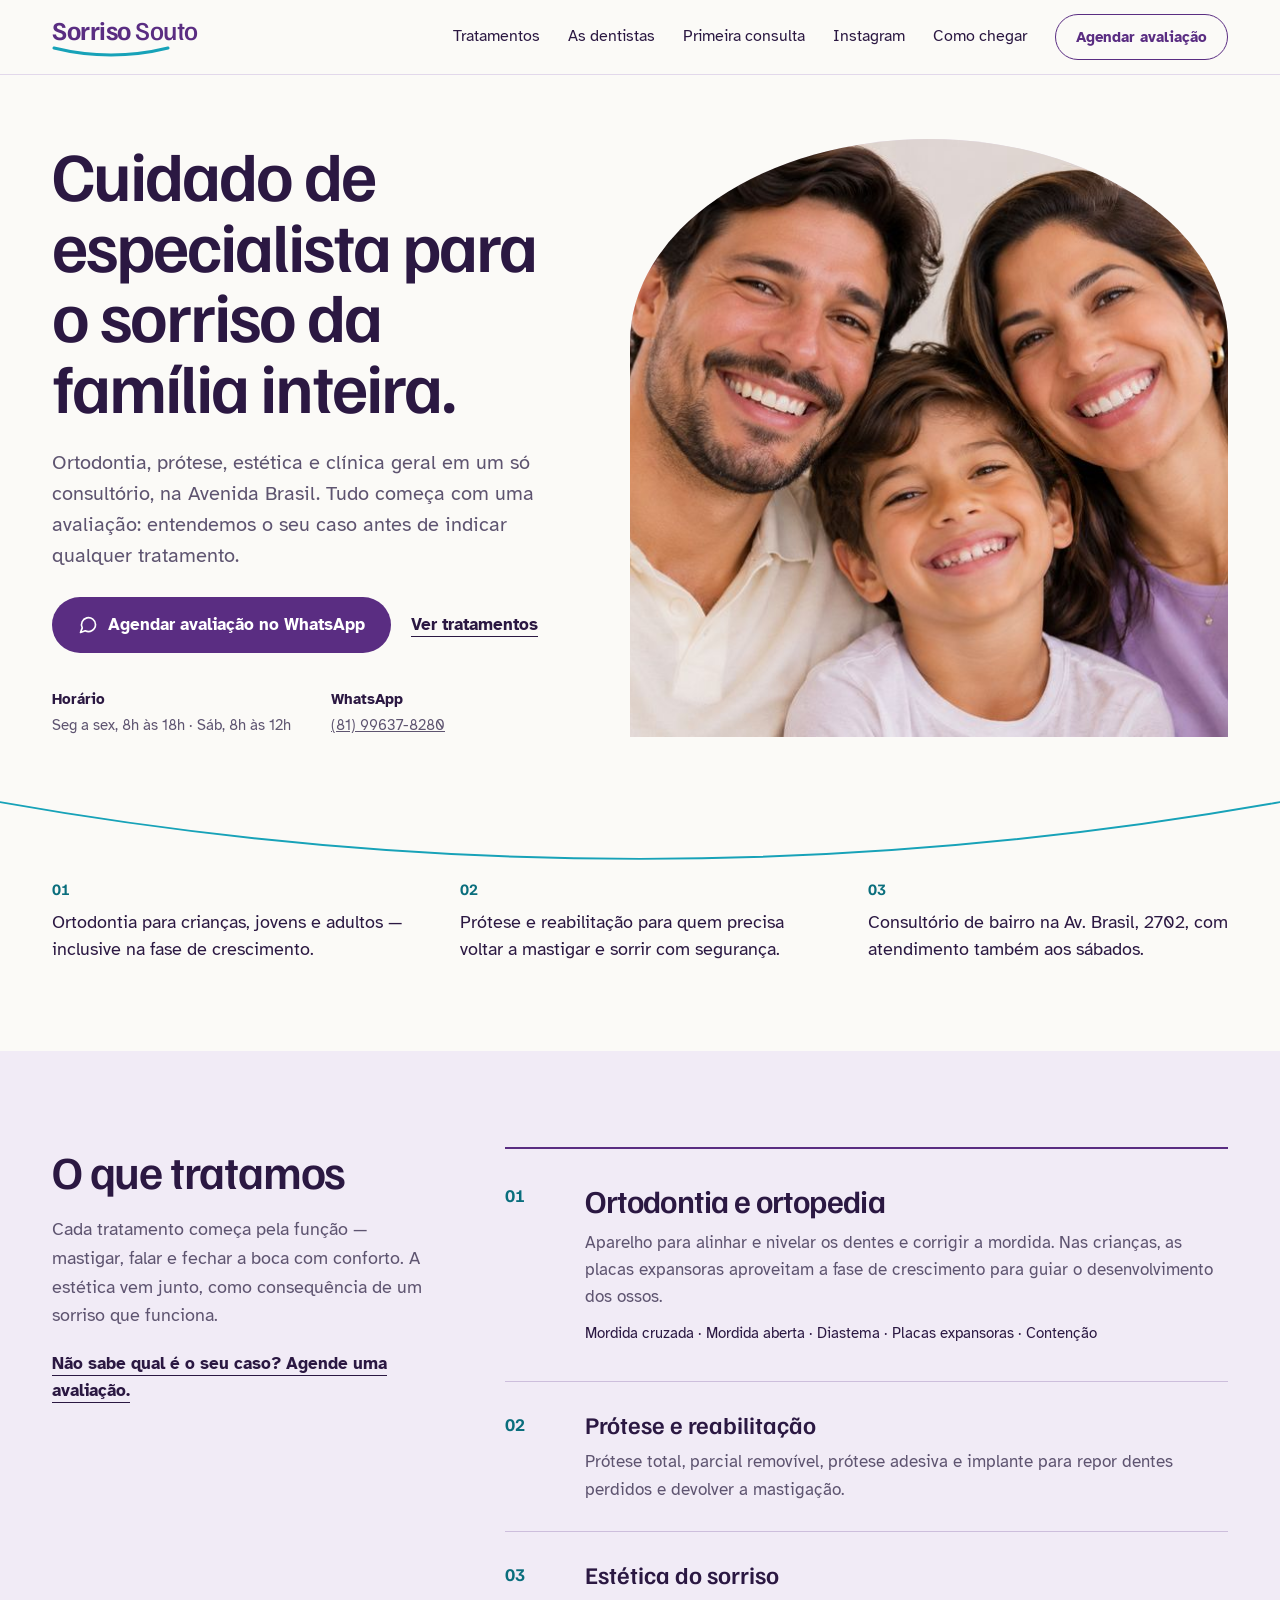
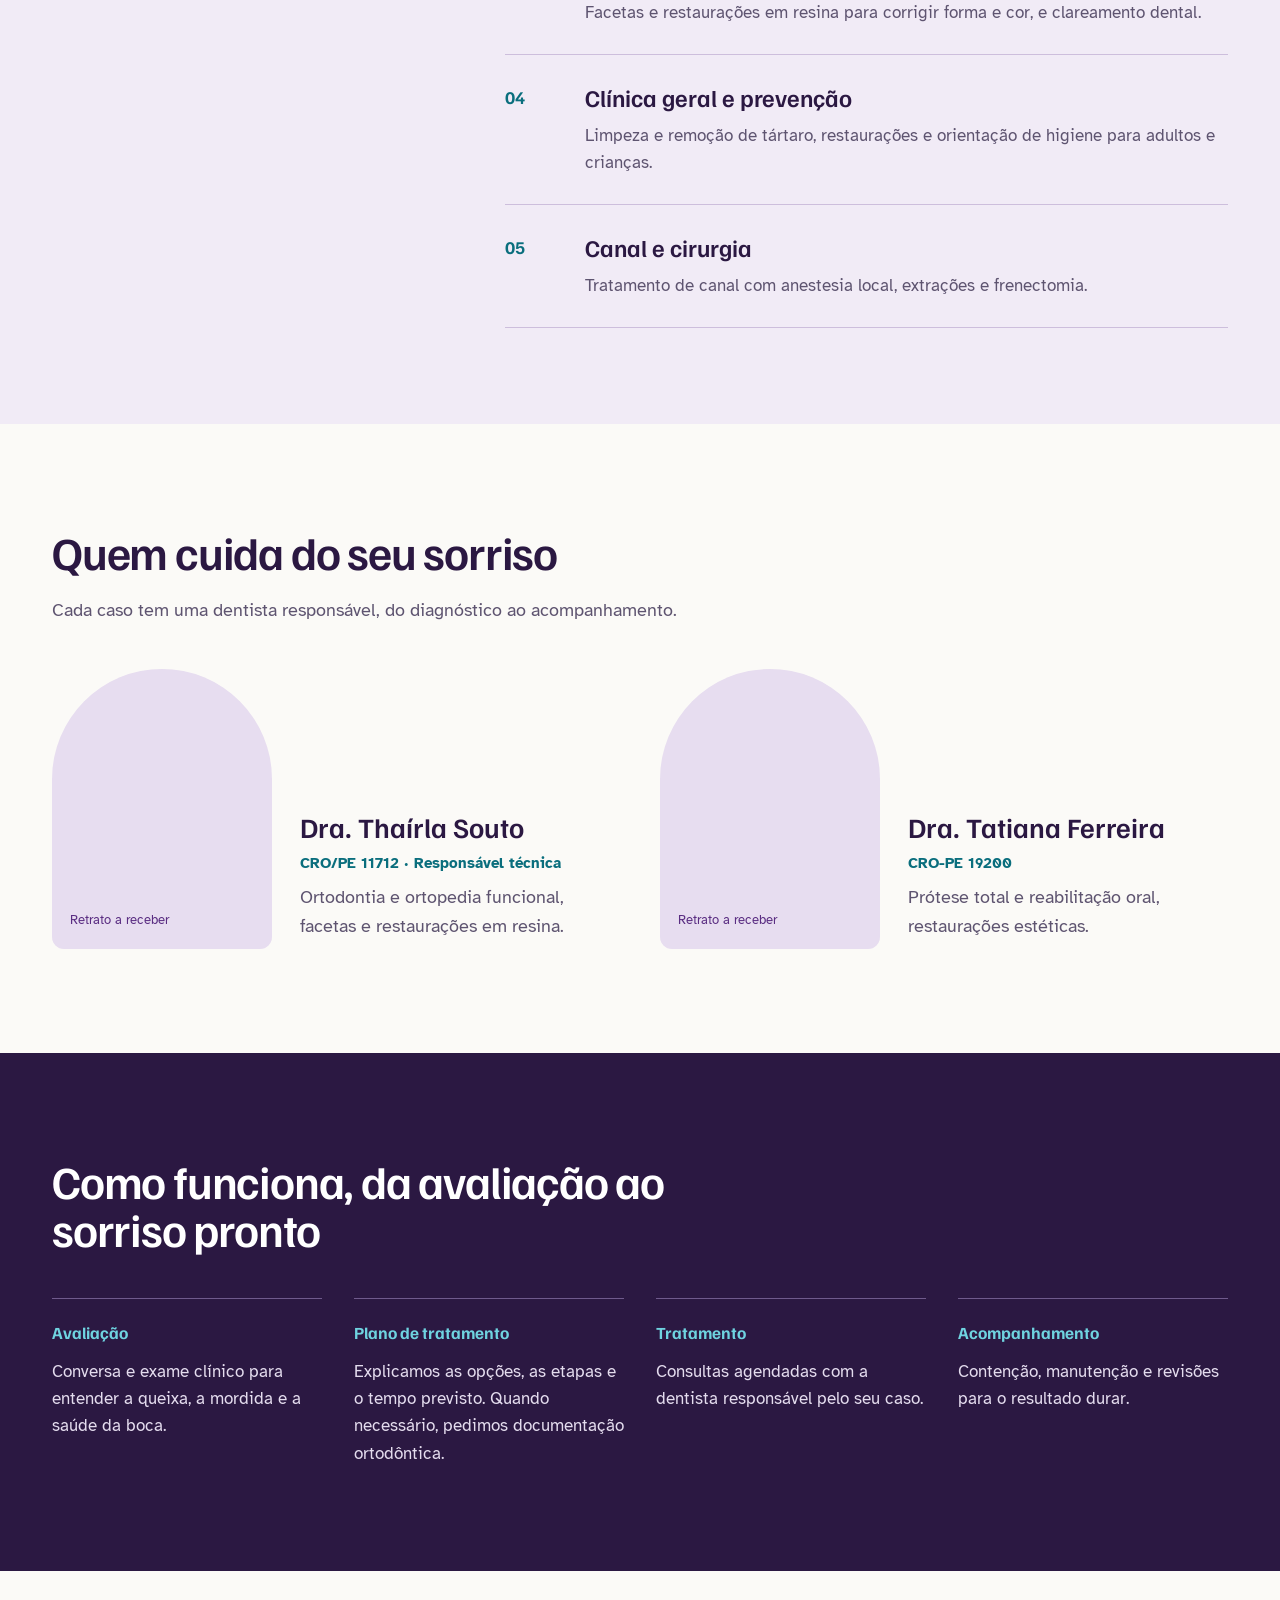
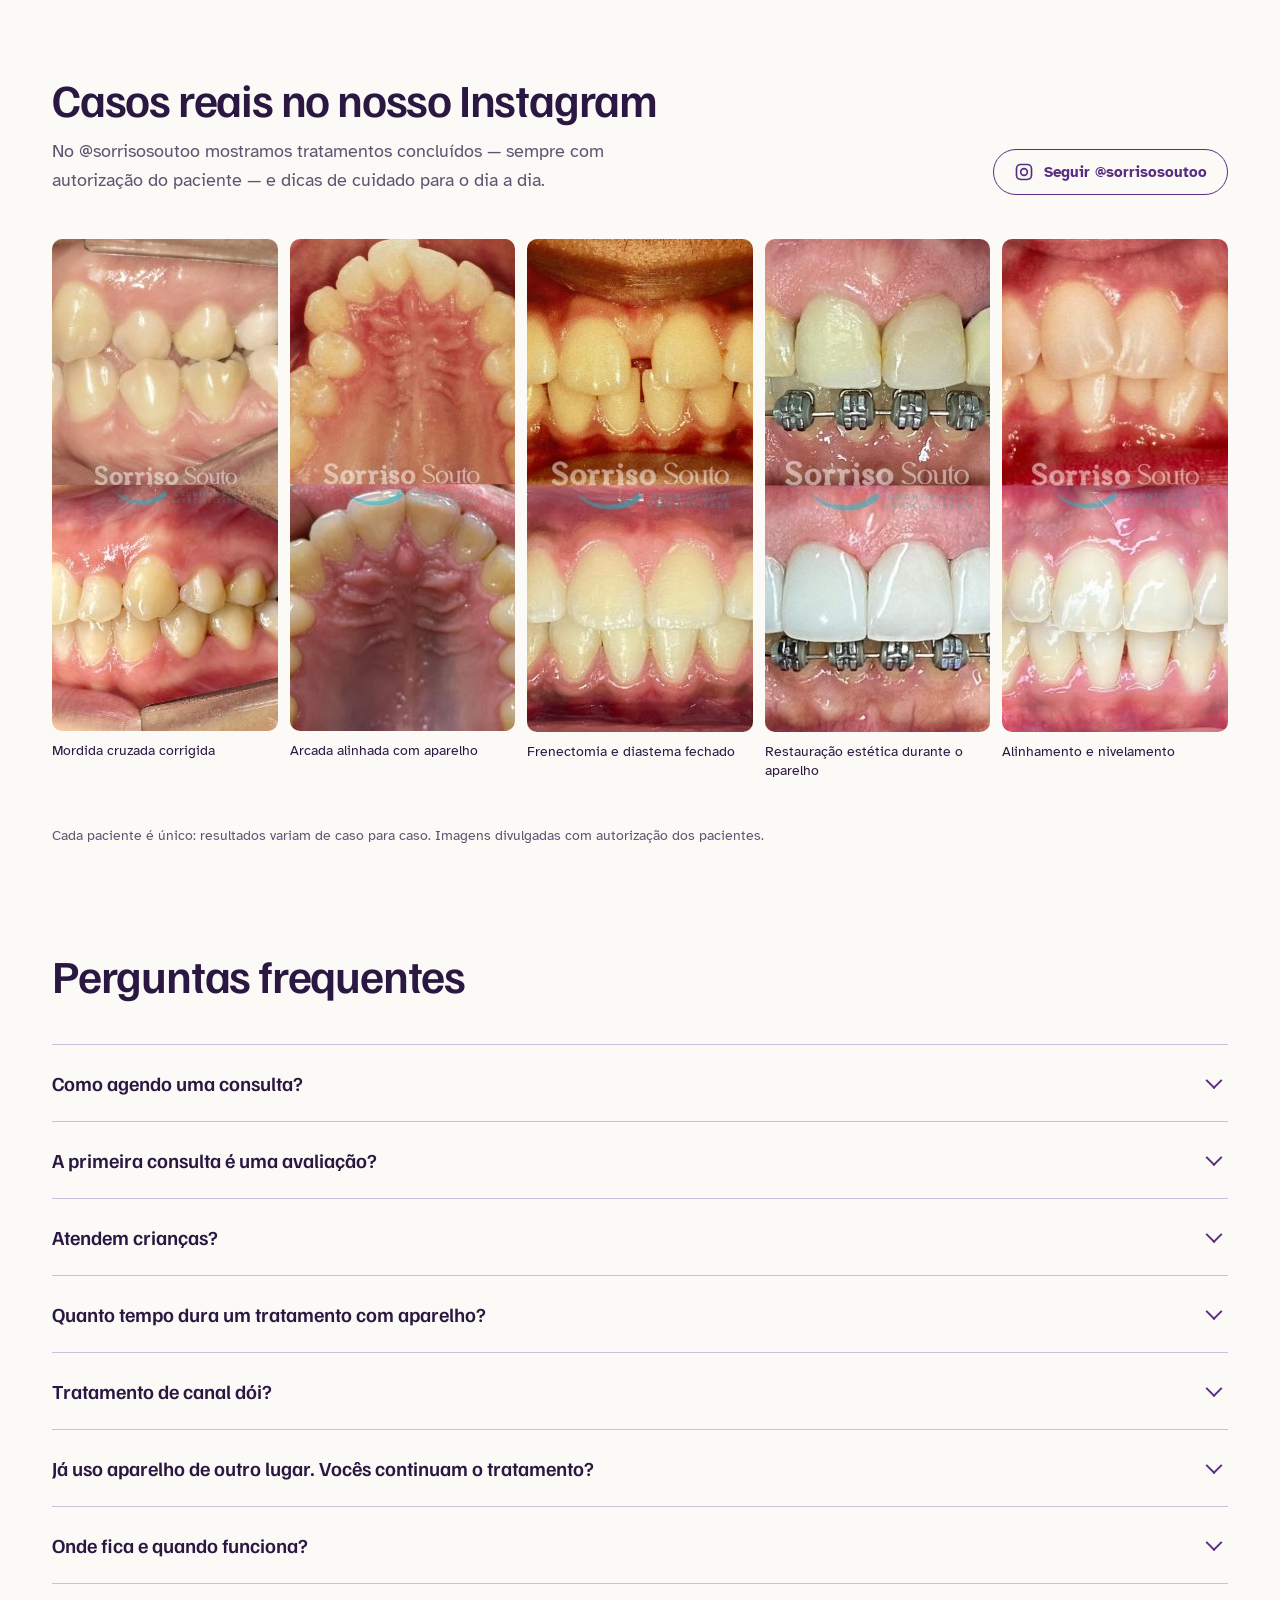
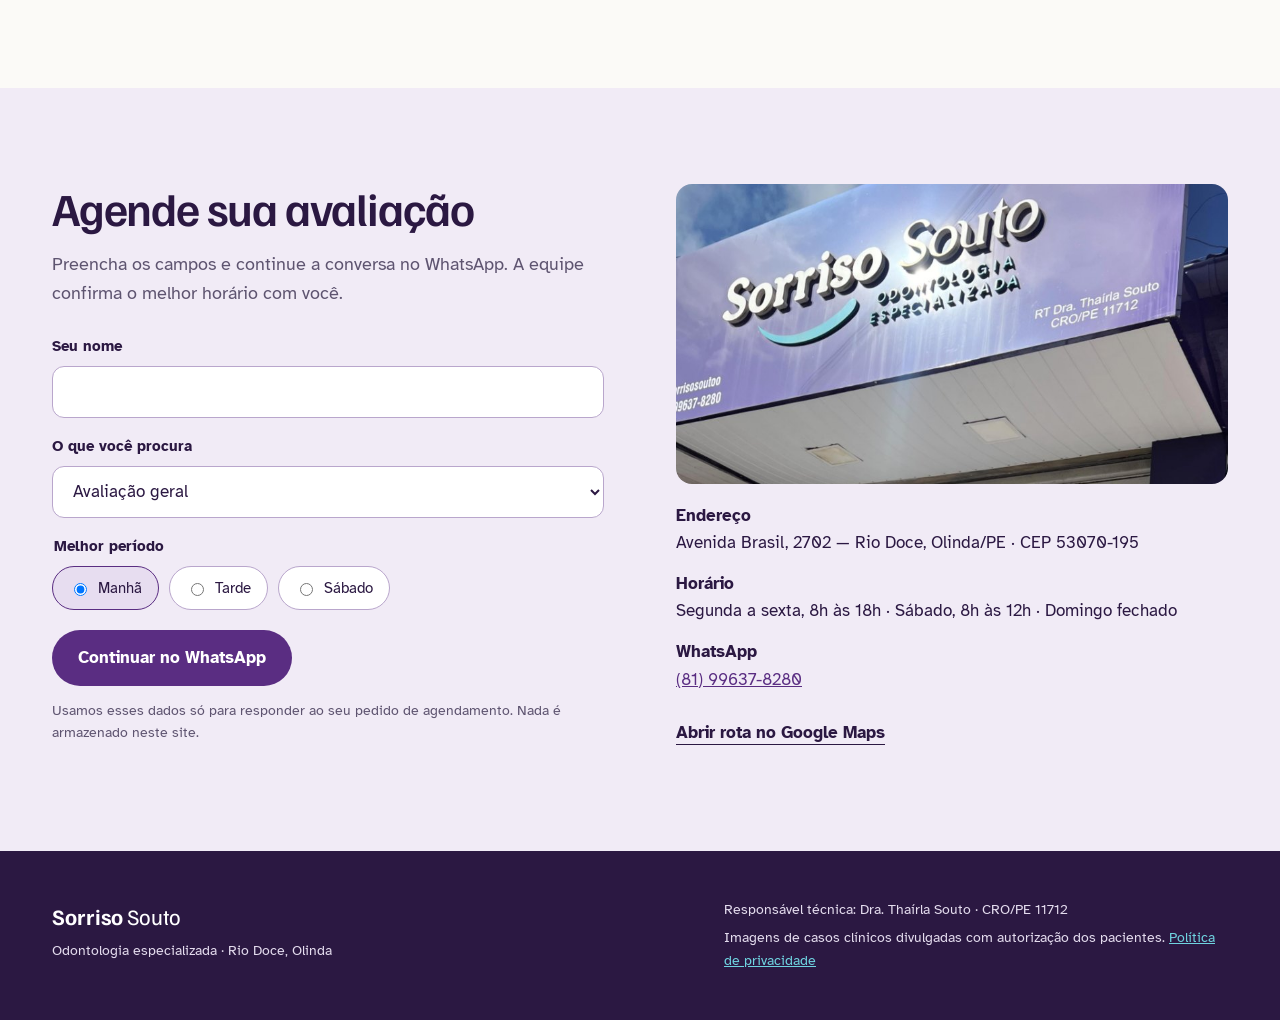
==== commit 6e01ee41: "Add files via upload" ====
--- a/index.html
+++ b/index.html
@@ -75,7 +75,6 @@
 <section id="topo" class="hero">
   <div class="wrap hero-inner">
     <div class="hero-text">
-      <p class="kicker">Odontologia especializada</p>
       <h1>Cuidado de especialista para o sorriso da família inteira.</h1>
       <p class="lead">Ortodontia, prótese, estética e clínica geral em um só consultório, na Avenida Brasil. Tudo começa com uma avaliação: entendemos o seu caso antes de indicar qualquer tratamento.</p>
       <div class="actions">
--- a/assets/css/style.css
+++ b/assets/css/style.css
@@ -62,8 +62,8 @@
 .hero-info{margin:8px 0 0;display:flex;flex-wrap:wrap;gap:12px 40px;font-size:15px;color:var(--muted)}
 .hero-info dt{font-weight:700;color:var(--tinta)} .hero-info dd{margin:2px 0 0}
 .hero-info a{color:inherit}
-.hero-media{flex:1.25 1 520px;min-width:0;position:relative;display:flex;align-self:center;margin-bottom:56px}
-.arch{flex:1;aspect-ratio:6/5;border-radius:50% 50% 0 0 / 34% 34% 0 0;overflow:hidden;background:var(--lilas-2)}
+.hero-media{flex:1.25 1 520px;min-width:0;position:relative;display:flex;align-self:stretch;margin-bottom:64px}
+.arch{flex:1;min-height:420px;border-radius:50% 50% 0 0 / 34% 34% 0 0;overflow:hidden;background:var(--lilas-2)}
 .arch img{width:100%;height:100%;object-fit:cover;object-position:50% 40%}
 .rt-card{position:absolute;left:-28px;bottom:56px;background:#fff;border:1px solid var(--linha);border-radius:16px;padding:16px 20px;display:flex;flex-direction:column;gap:2px;max-width:240px}
 .rt-card strong{font-family:var(--display);font-weight:600;font-size:18px}
@@ -166,7 +166,7 @@
   .hero h1{letter-spacing:-1.2px}
   .lead{font-size:18px}
   .hero-media{margin-bottom:0;align-self:stretch}
-  .arch{aspect-ratio:5/4}
+  .arch{aspect-ratio:5/4;min-height:0}
   .hero-media{flex-direction:column;gap:12px}
   .rt-card{position:static;max-width:none;flex-direction:row;flex-wrap:wrap;align-items:baseline;gap:4px 10px;padding:14px 16px}
   .section{padding-top:72px;padding-bottom:72px;gap:32px}
